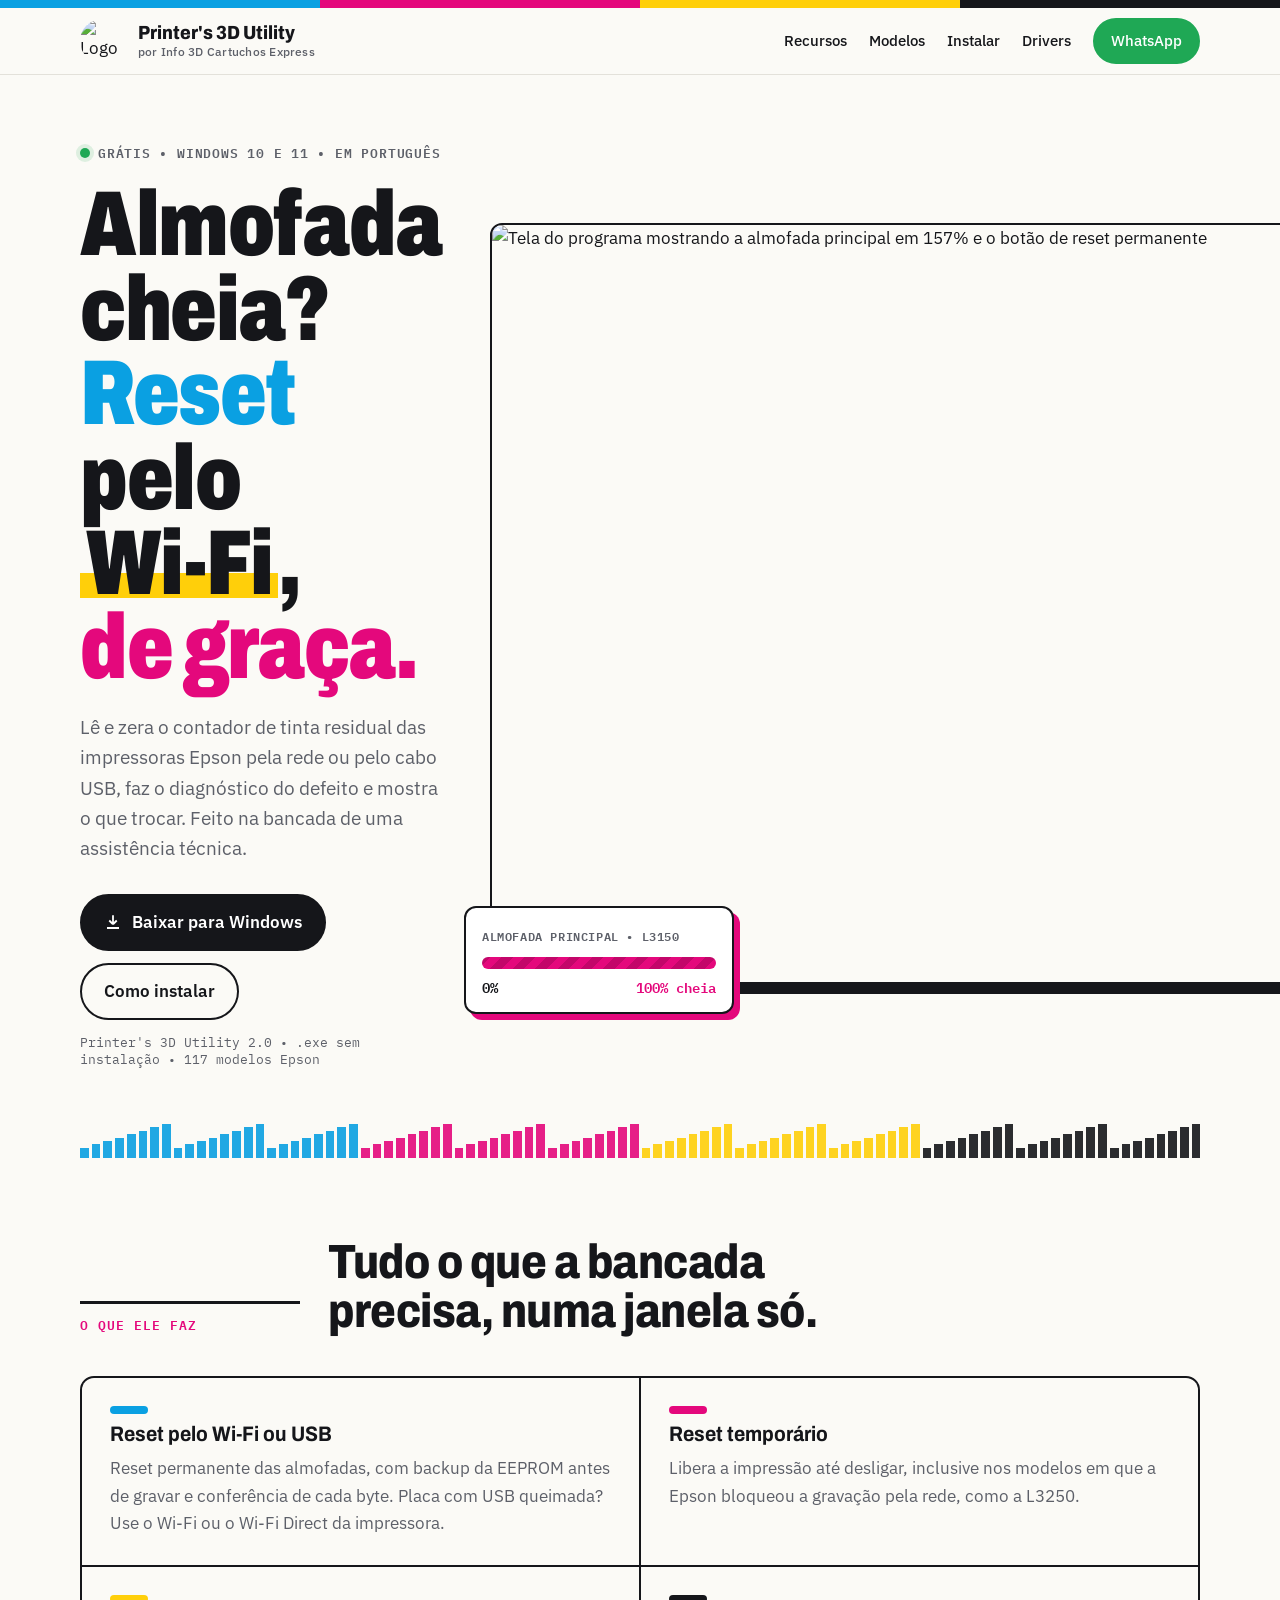
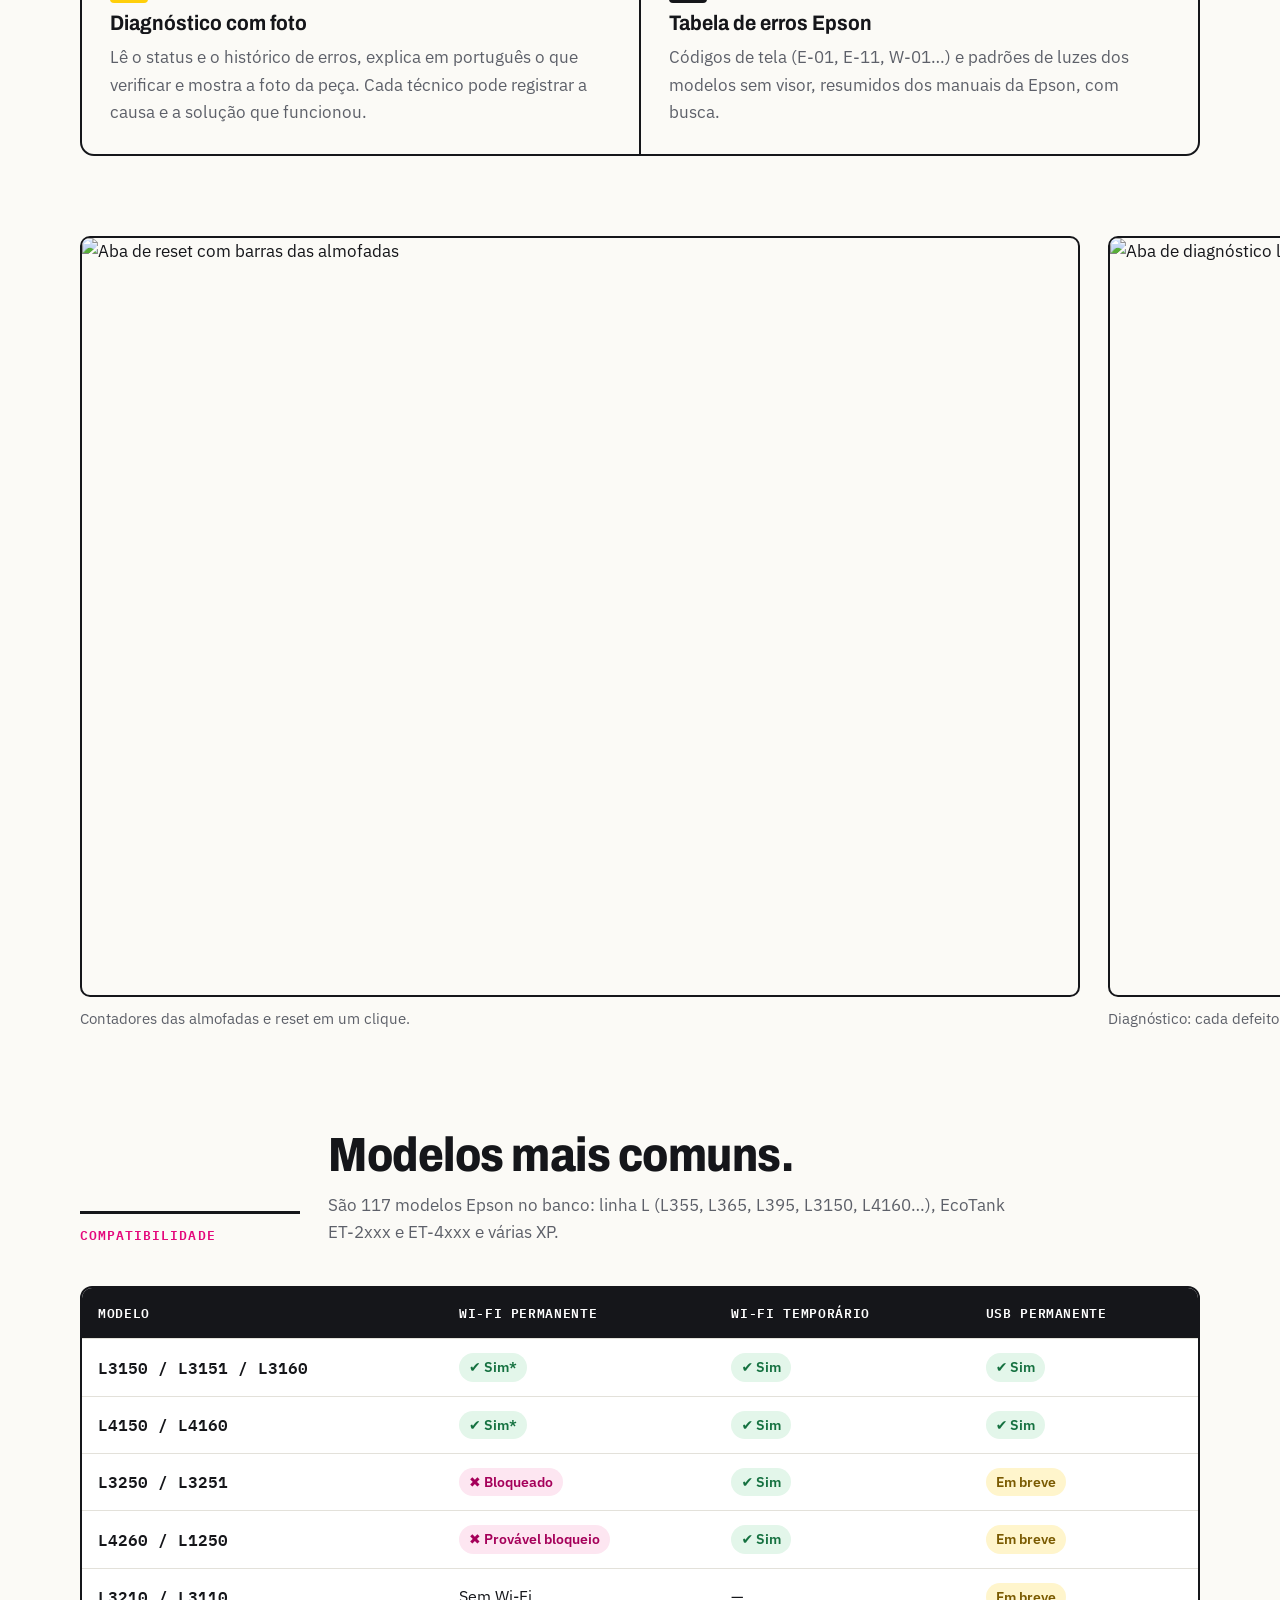
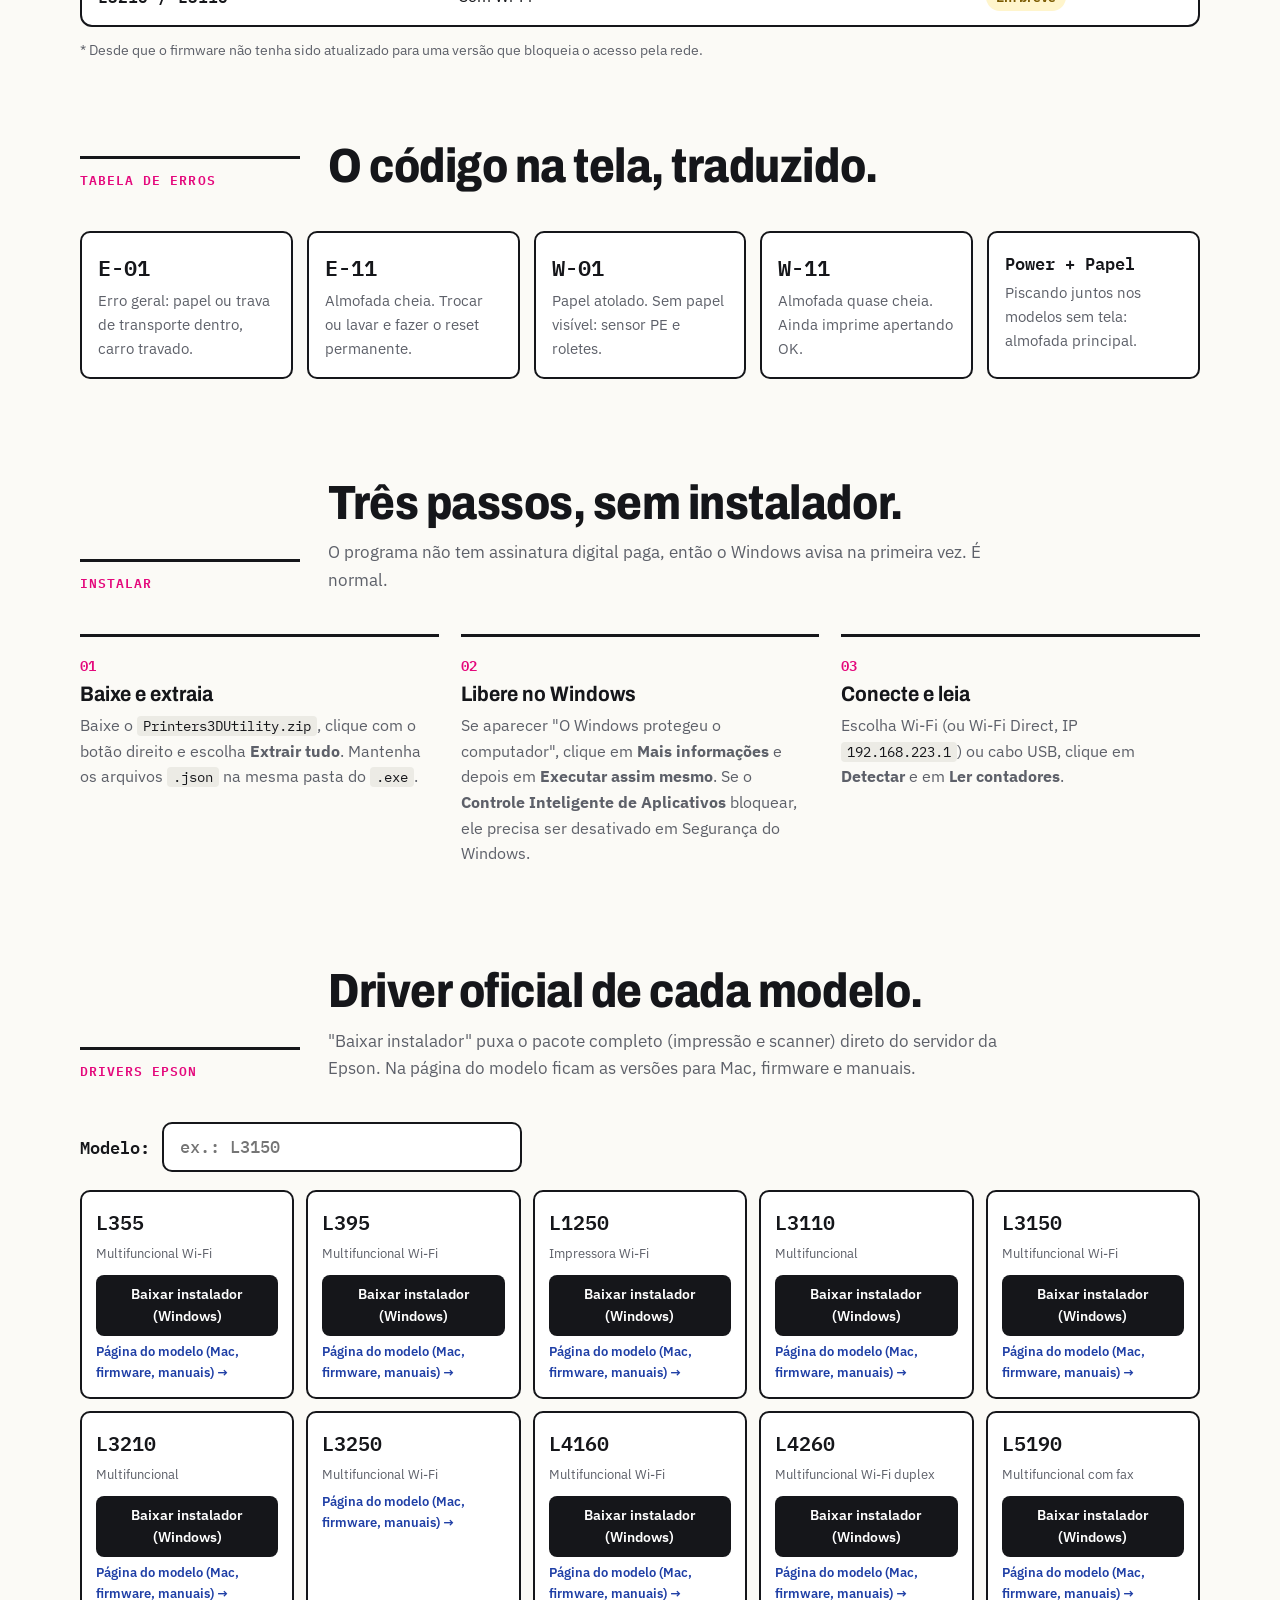
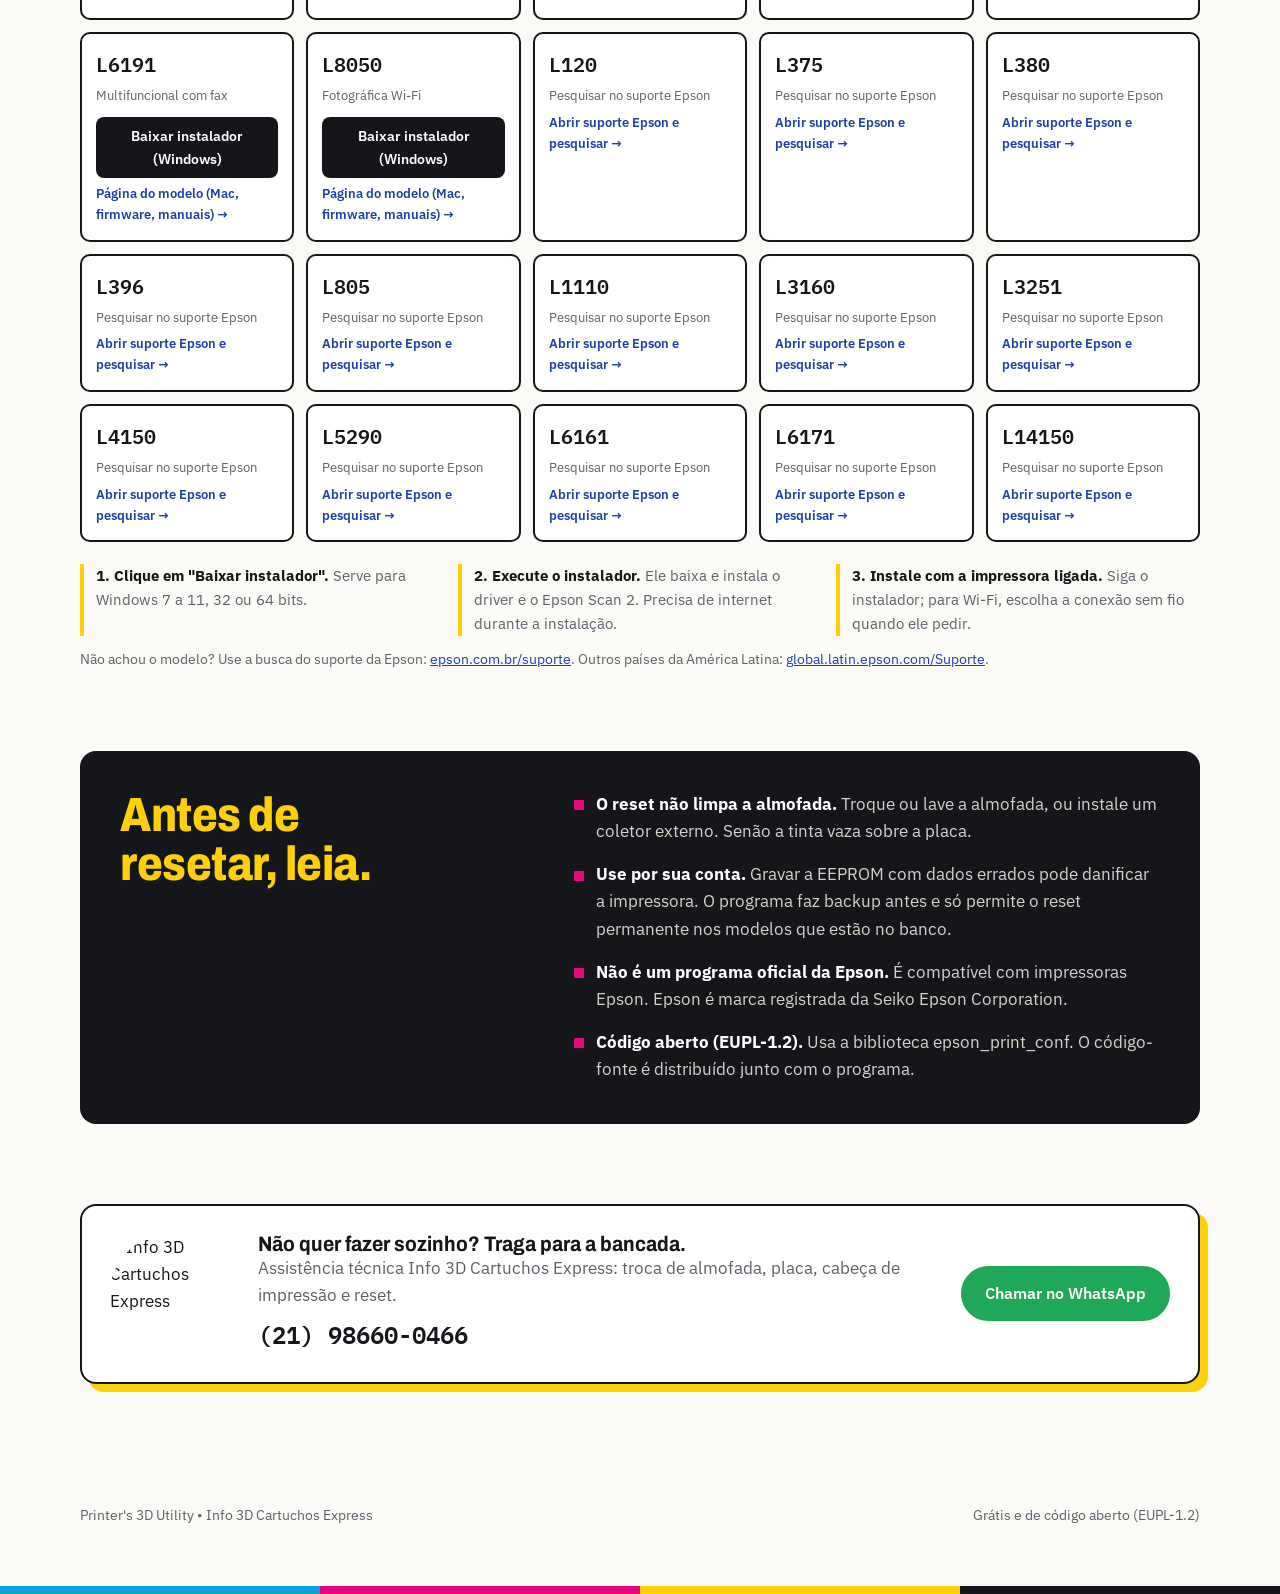
==== index.html @ a6408e19 "Add files via upload" ====
<!DOCTYPE html>
<html lang="pt-BR">
<head>
<meta charset="utf-8">
<meta name="viewport" content="width=device-width, initial-scale=1">
<title>Printer's 3D Utility</title>
<meta name="description" content="Programa grátis para Windows: reset de almofadas Epson pelo Wi-Fi ou USB, diagnóstico de defeitos e tabela de erros em português. Da assistência Info 3D Cartuchos Express.">
<link rel="icon" href="img/logo.jpg">
<link rel="preconnect" href="https://fonts.googleapis.com">
<link rel="preconnect" href="https://fonts.gstatic.com" crossorigin>
<link href="https://fonts.googleapis.com/css2?family=Archivo:wdth,wght@62..125,400..900&family=IBM+Plex+Mono:wght@400;600&family=IBM+Plex+Sans:wght@400;500;600&display=swap" rel="stylesheet">
<style>
  :root {
    /* Papel de impressão + as quatro tintas CMYK do logo. Layout: página de teste de impressora, faixas e marcas de registro. */
    --papel: #fbfaf6;
    --tinta: #15161a;
    --ciano: #0aa0e2;
    --magenta: #e4087c;
    --amarelo: #ffcf0a;
    --azul: #1f3fa6;
    --cinza: #5d6069;
    --linha: #e3e1da;
    --display: "Archivo", "Arial Narrow", system-ui, sans-serif;
    --corpo: "IBM Plex Sans", system-ui, -apple-system, "Segoe UI", sans-serif;
    --mono: "IBM Plex Mono", ui-monospace, Consolas, monospace;
    color-scheme: light;
  }
  * { box-sizing: border-box; }
  html { scroll-behavior: smooth; }
  @media (prefers-reduced-motion: reduce) { html { scroll-behavior: auto; } * { animation: none !important; transition: none !important; } }
  body { margin: 0; background: var(--papel); color: var(--tinta); font: 400 17px/1.6 var(--corpo); }
  img { max-width: 100%; height: auto; display: block; }
  a { color: var(--azul); }
  a:focus-visible, button:focus-visible { outline: 3px solid var(--ciano); outline-offset: 3px; border-radius: 6px; }
  .wrap { width: min(1120px, 100% - 40px); margin-inline: auto; }
  h1, h2, h3 { font-family: var(--display); text-wrap: balance; line-height: 1.02; margin: 0; }
  h2 { font-size: clamp(30px, 4.4vw, 48px); font-weight: 800; font-stretch: 85%; letter-spacing: -0.01em; }
  h3 { font-size: 21px; font-weight: 700; font-stretch: 90%; }
  p { margin: 0; }
  .mono { font-family: var(--mono); }

  /* Faixa CMYK (como a barra de cores de uma página de teste) */
  .cmyk { display: grid; grid-template-columns: repeat(4, 1fr); height: 8px; }
  .cmyk span:nth-child(1) { background: var(--ciano); }
  .cmyk span:nth-child(2) { background: var(--magenta); }
  .cmyk span:nth-child(3) { background: var(--amarelo); }
  .cmyk span:nth-child(4) { background: var(--tinta); }

  /* Topo */
  header.topo { position: sticky; top: 0; z-index: 10; background: color-mix(in srgb, var(--papel) 92%, transparent); backdrop-filter: blur(8px); border-bottom: 1px solid var(--linha); }
  .topo .wrap { display: flex; align-items: center; gap: 14px; padding: 10px 0; }
  .topo img { width: 44px; height: 44px; border-radius: 50%; }
  .marca { font-family: var(--display); font-weight: 800; font-stretch: 90%; font-size: 19px; line-height: 1.1; }
  .marca small { display: block; font: 500 12px var(--corpo); color: var(--cinza); letter-spacing: .02em; }
  .topo nav { margin-left: auto; display: flex; gap: 22px; align-items: center; }
  .topo nav a { color: var(--tinta); text-decoration: none; font-weight: 500; font-size: 15px; }
  .topo nav a:hover { color: var(--magenta); }
  @media (max-width: 760px) { .topo nav a:not(.bt) { display: none; } }

  .bt { display: inline-flex; align-items: center; gap: 10px; padding: 13px 22px; border-radius: 999px; font-weight: 600; text-decoration: none; border: 2px solid var(--tinta); transition: transform .15s, box-shadow .15s; }
  .bt:hover { transform: translateY(-2px); box-shadow: 4px 4px 0 var(--tinta); }
  .bt-escuro { background: var(--tinta); color: #fff !important; }
  .bt-claro { background: transparent; color: var(--tinta) !important; }
  .bt-wpp { background: #1fa855; border-color: #1fa855; color: #fff !important; padding: 9px 16px; font-size: 14px; }
  .bt-wpp:hover { box-shadow: 4px 4px 0 #0f6b33; }

  /* Hero */
  .hero { padding: 64px 0 56px; position: relative; overflow: hidden; }
  .hero .wrap { display: grid; grid-template-columns: 1.05fr 1fr; gap: 48px; align-items: center; }
  @media (max-width: 900px) { .hero .wrap { grid-template-columns: 1fr; } }
  .selo { display: inline-flex; gap: 8px; align-items: center; font: 600 13px var(--mono); text-transform: uppercase; letter-spacing: .06em; color: var(--cinza); margin-bottom: 18px; }
  .selo i { width: 10px; height: 10px; border-radius: 50%; background: #1fa855; box-shadow: 0 0 0 4px #1fa85522; }
  .hero h1 { font-size: clamp(44px, 7.4vw, 92px); font-weight: 900; font-stretch: 75%; letter-spacing: -0.015em; line-height: .92; }
  .hero h1 .c { color: var(--ciano); }
  .hero h1 .m { color: var(--magenta); }
  .hero h1 .u { display: inline-block; background: linear-gradient(transparent 62%, var(--amarelo) 62% 92%, transparent 92%); padding: 0 .06em; }
  .hero .sub { font-size: 19px; color: var(--cinza); max-width: 34em; margin: 22px 0 30px; }
  .hero .acoes { display: flex; flex-wrap: wrap; gap: 12px; align-items: center; }
  .nota-dl { font: 400 13px var(--mono); color: var(--cinza); margin-top: 14px; }

  /* Medidor da almofada: o detalhe que só este assunto tem */
  .tela { position: relative; }
  .tela img { border-radius: 12px; border: 2px solid var(--tinta); box-shadow: 10px 10px 0 var(--tinta); }
  .medidor { position: absolute; left: -26px; bottom: -30px; background: #fff; border: 2px solid var(--tinta); border-radius: 12px; padding: 14px 16px; width: 270px; box-shadow: 6px 6px 0 var(--magenta); }
  .medidor b { font: 600 12px var(--mono); text-transform: uppercase; letter-spacing: .05em; color: var(--cinza); }
  .barra { height: 12px; border-radius: 99px; background: var(--linha); overflow: hidden; margin: 8px 0 6px; }
  .barra span { display: block; height: 100%; width: 100%; background: repeating-linear-gradient(-45deg, var(--magenta) 0 8px, #c3066a 8px 16px); animation: esvazia 4.5s ease-in-out 1s infinite alternate; transform-origin: left; }
  @keyframes esvazia { 0%, 25% { transform: scaleX(1); } 75%, 100% { transform: scaleX(0.02); background: var(--ciano); } }
  .medidor .num { display: flex; justify-content: space-between; font: 600 14px var(--mono); }
  .medidor .num em { font-style: normal; color: var(--magenta); }
  @media (max-width: 900px) { .medidor { left: 12px; bottom: -24px; } .tela { margin-bottom: 30px; } }

  /* Escada de bicos (padrão de teste de bicos) como divisor */
  .bicos { display: flex; gap: 3px; height: 34px; align-items: end; overflow: hidden; opacity: .9; }
  .bicos span { flex: 1; min-width: 3px; }

  section { padding: 80px 0; }
  .cab-sec { display: grid; grid-template-columns: 220px 1fr; gap: 28px; margin-bottom: 40px; align-items: end; }
  .cab-sec .rot { font: 600 13px var(--mono); text-transform: uppercase; letter-spacing: .08em; color: var(--magenta); border-top: 3px solid var(--tinta); padding-top: 10px; }
  .cab-sec p { color: var(--cinza); max-width: 40em; margin-top: 12px; }
  @media (max-width: 760px) { .cab-sec { grid-template-columns: 1fr; gap: 10px; } }

  /* Recursos */
  .recursos { display: grid; grid-template-columns: repeat(2, 1fr); gap: 2px; background: var(--tinta); border: 2px solid var(--tinta); border-radius: 14px; overflow: hidden; }
  @media (max-width: 760px) { .recursos { grid-template-columns: 1fr; } }
  .rec { background: var(--papel); padding: 28px; display: grid; gap: 10px; align-content: start; }
  .rec .tag { width: 38px; height: 8px; border-radius: 4px; }
  .rec p { color: var(--cinza); }

  /* Duas telas */
  .telas { display: grid; grid-template-columns: 1fr 1fr; gap: 28px; }
  @media (max-width: 760px) { .telas { grid-template-columns: 1fr; } }
  .telas figure { margin: 0; }
  .telas img { border: 2px solid var(--tinta); border-radius: 10px; }
  .telas figcaption { font-size: 15px; color: var(--cinza); margin-top: 10px; }

  /* Tabela de modelos */
  .tabela { overflow-x: auto; border: 2px solid var(--tinta); border-radius: 12px; background: #fff; }
  table { width: 100%; border-collapse: collapse; min-width: 640px; font-size: 16px; }
  th, td { padding: 14px 16px; text-align: left; border-bottom: 1px solid var(--linha); }
  th { font: 600 13px var(--mono); text-transform: uppercase; letter-spacing: .05em; background: var(--tinta); color: #fff; }
  td:first-child { font-family: var(--mono); font-weight: 600; }
  tr:last-child td { border-bottom: 0; }
  .ok, .nao, .med { display: inline-flex; align-items: center; gap: 6px; font-size: 14px; font-weight: 600; padding: 3px 10px; border-radius: 99px; }
  .ok { background: #e3f6ea; color: #157140; }
  .nao { background: #fde6f1; color: #a5005a; }
  .med { background: #fff5cc; color: #7a5a00; }
  .rodape-tab { font-size: 14px; color: var(--cinza); margin-top: 12px; }

  /* Códigos de erro */
  .codigos { display: grid; grid-template-columns: repeat(auto-fill, minmax(200px, 1fr)); gap: 14px; }
  .cod { border: 2px solid var(--tinta); border-radius: 10px; padding: 16px; background: #fff; }
  .cod .k { font: 600 22px var(--mono); }
  .cod p { font-size: 15px; color: var(--cinza); margin-top: 4px; }

  /* Passos */
  .passos { counter-reset: p; display: grid; grid-template-columns: repeat(3, 1fr); gap: 22px; }
  @media (max-width: 900px) { .passos { grid-template-columns: 1fr; } }
  .passo { counter-increment: p; border-top: 3px solid var(--tinta); padding-top: 16px; display: grid; gap: 8px; align-content: start; }
  .passo::before { content: counter(p, decimal-leading-zero); font: 600 14px var(--mono); color: var(--magenta); }
  .passo p { color: var(--cinza); font-size: 16px; }
  .passo code { font-family: var(--mono); background: #ecebe5; padding: 1px 6px; border-radius: 4px; font-size: 14px; color: var(--tinta); }

  /* Avisos */
  .avisos { background: var(--tinta); color: #f1f0ea; border-radius: 16px; padding: 40px; display: grid; grid-template-columns: 1fr 1.4fr; gap: 36px; }
  .avisos h2 { color: var(--amarelo); }
  .avisos ul { margin: 0; padding: 0; list-style: none; display: grid; gap: 16px; }
  .avisos li { padding-left: 22px; position: relative; color: #d4d3cc; }
  .avisos li::before { content: ""; position: absolute; left: 0; top: .55em; width: 10px; height: 10px; background: var(--magenta); }
  .avisos li b { color: #fff; }
  @media (max-width: 860px) { .avisos { grid-template-columns: 1fr; padding: 28px; } }

  /* Contato */
  .contato { display: grid; grid-template-columns: auto 1fr auto; gap: 28px; align-items: center; border: 2px solid var(--tinta); border-radius: 16px; padding: 28px; background: #fff; box-shadow: 8px 8px 0 var(--amarelo); }
  .contato img { width: 120px; height: 120px; border-radius: 50%; }
  .contato .tel { font: 600 24px var(--mono); margin-top: 6px; }
  .contato p { color: var(--cinza); }
  @media (max-width: 760px) { .contato { grid-template-columns: 1fr; text-align: left; } }


  /* Drivers */
  .drv-busca { display: flex; gap: 12px; align-items: center; margin-bottom: 18px; flex-wrap: wrap; }
  .drv-busca input { font: 500 17px var(--mono); padding: 12px 16px; border: 2px solid var(--tinta); border-radius: 10px; background: #fff; width: min(360px, 100%); }
  .drv-busca input:focus-visible { outline: 3px solid var(--ciano); outline-offset: 2px; }
  .drivers { display: grid; grid-template-columns: repeat(auto-fill, minmax(180px, 1fr)); gap: 12px; }
  .drv { display: grid; gap: 6px; align-content: start; border: 2px solid var(--tinta); border-radius: 10px; padding: 14px; background: #fff; color: var(--tinta); }
  .drv-bt { display: inline-block; margin-top: 4px; padding: 8px 10px; border-radius: 8px; background: var(--tinta); color: #fff !important; font-size: 14px; font-weight: 600; text-decoration: none; text-align: center; }
  .drv-bt:hover { background: var(--azul); }
  .drv-lk { font-size: 13px; font-weight: 600; text-decoration: none; }
  .drv b { font: 600 20px var(--mono); }
  .drv span { font-size: 13px; color: var(--cinza); }
  .drv-passos { margin-top: 22px; display: grid; grid-template-columns: repeat(auto-fit, minmax(240px, 1fr)); gap: 14px; font-size: 15px; color: var(--cinza); }
  .drv-passos div { border-left: 4px solid var(--amarelo); padding-left: 12px; }
  .drv-passos b { color: var(--tinta); }

  footer { padding: 40px 0 60px; font-size: 14px; color: var(--cinza); }
  footer .wrap { display: flex; flex-wrap: wrap; gap: 10px 30px; justify-content: space-between; }
</style>
</head>
<body>

<div class="cmyk" aria-hidden="true"><span></span><span></span><span></span><span></span></div>
<header class="topo">
  <div class="wrap">
    <img src="img/logo.jpg" alt="Logo Info 3D Cartuchos Express">
    <div class="marca">Printer's 3D Utility<small>por Info 3D Cartuchos Express</small></div>
    <nav>
      <a href="#recursos">Recursos</a>
      <a href="#modelos">Modelos</a>
      <a href="#instalar">Instalar</a>
      <a href="#drivers">Drivers</a>
      <a class="bt bt-wpp" href="https://wa.me/5521986600466">WhatsApp</a>
    </nav>
  </div>
</header>

<main>
<section class="hero">
  <div class="wrap">
    <div>
      <div class="selo"><i></i>Grátis • Windows 10 e 11 • Em português</div>
      <h1>Almofada cheia? <span class="c">Reset</span> pelo <span class="u">Wi-Fi</span>, <span class="m">de graça.</span></h1>
      <p class="sub">Lê e zera o contador de tinta residual das impressoras Epson pela rede ou pelo cabo USB, faz o diagnóstico do defeito e mostra o que trocar. Feito na bancada de uma assistência técnica.</p>
      <div class="acoes">
        <a class="bt bt-escuro" href="download/Printers3DUtility.zip">
          <svg width="18" height="18" viewBox="0 0 24 24" fill="none" stroke="currentColor" stroke-width="2.4" aria-hidden="true"><path d="M12 3v12m0 0-5-5m5 5 5-5M4 20h16"/></svg>
          Baixar para Windows
        </a>
        <a class="bt bt-claro" href="#instalar">Como instalar</a>
      </div>
      <p class="nota-dl">Printer's 3D Utility 2.0 • .exe sem instalação • 117 modelos Epson</p>
    </div>
    <div class="tela">
      <img src="img/tela-reset.png" alt="Tela do programa mostrando a almofada principal em 157% e o botão de reset permanente" width="1000" height="760">
      <div class="medidor" aria-hidden="true">
        <b>Almofada principal • L3150</b>
        <div class="barra"><span></span></div>
        <div class="num"><span>0%</span><em>100% cheia</em></div>
      </div>
    </div>
  </div>
</section>

<div class="wrap"><div class="bicos" id="bicos" aria-hidden="true"></div></div>

<section id="recursos">
  <div class="wrap">
    <div class="cab-sec">
      <div class="rot">O que ele faz</div>
      <div><h2>Tudo o que a bancada precisa, numa janela só.</h2></div>
    </div>
    <div class="recursos">
      <div class="rec"><div class="tag" style="background:var(--ciano)"></div><h3>Reset pelo Wi-Fi ou USB</h3><p>Reset permanente das almofadas, com backup da EEPROM antes de gravar e conferência de cada byte. Placa com USB queimada? Use o Wi-Fi ou o Wi-Fi Direct da impressora.</p></div>
      <div class="rec"><div class="tag" style="background:var(--magenta)"></div><h3>Reset temporário</h3><p>Libera a impressão até desligar, inclusive nos modelos em que a Epson bloqueou a gravação pela rede, como a L3250.</p></div>
      <div class="rec"><div class="tag" style="background:var(--amarelo)"></div><h3>Diagnóstico com foto</h3><p>Lê o status e o histórico de erros, explica em português o que verificar e mostra a foto da peça. Cada técnico pode registrar a causa e a solução que funcionou.</p></div>
      <div class="rec"><div class="tag" style="background:var(--tinta)"></div><h3>Tabela de erros Epson</h3><p>Códigos de tela (E-01, E-11, W-01…) e padrões de luzes dos modelos sem visor, resumidos dos manuais da Epson, com busca.</p></div>
    </div>
  </div>
</section>

<section style="padding-top:0">
  <div class="wrap telas">
    <figure><img src="img/tela-reset.png" alt="Aba de reset com barras das almofadas" loading="lazy" width="1000" height="760"><figcaption>Contadores das almofadas e reset em um clique.</figcaption></figure>
    <figure><img src="img/tela-diagnostico.png" alt="Aba de diagnóstico listando papel atolado e almofada cheia" loading="lazy" width="1000" height="760"><figcaption>Diagnóstico: cada defeito com o que fazer e espaço para foto.</figcaption></figure>
  </div>
</section>

<section id="modelos" style="padding-top:20px">
  <div class="wrap">
    <div class="cab-sec">
      <div class="rot">Compatibilidade</div>
      <div><h2>Modelos mais comuns.</h2><p>São 117 modelos Epson no banco: linha L (L355, L365, L395, L3150, L4160…), EcoTank ET-2xxx e ET-4xxx e várias XP.</p></div>
    </div>
    <div class="tabela">
      <table>
        <thead><tr><th>Modelo</th><th>Wi-Fi permanente</th><th>Wi-Fi temporário</th><th>USB permanente</th></tr></thead>
        <tbody>
          <tr><td>L3150 / L3151 / L3160</td><td><span class="ok">✔ Sim*</span></td><td><span class="ok">✔ Sim</span></td><td><span class="ok">✔ Sim</span></td></tr>
          <tr><td>L4150 / L4160</td><td><span class="ok">✔ Sim*</span></td><td><span class="ok">✔ Sim</span></td><td><span class="ok">✔ Sim</span></td></tr>
          <tr><td>L3250 / L3251</td><td><span class="nao">✖ Bloqueado</span></td><td><span class="ok">✔ Sim</span></td><td><span class="med">Em breve</span></td></tr>
          <tr><td>L4260 / L1250</td><td><span class="nao">✖ Provável bloqueio</span></td><td><span class="ok">✔ Sim</span></td><td><span class="med">Em breve</span></td></tr>
          <tr><td>L3210 / L3110</td><td>Sem Wi-Fi</td><td>—</td><td><span class="med">Em breve</span></td></tr>
        </tbody>
      </table>
    </div>
    <p class="rodape-tab">* Desde que o firmware não tenha sido atualizado para uma versão que bloqueia o acesso pela rede.</p>
  </div>
</section>

<section style="padding-top:0">
  <div class="wrap">
    <div class="cab-sec">
      <div class="rot">Tabela de erros</div>
      <div><h2>O código na tela, traduzido.</h2></div>
    </div>
    <div class="codigos">
      <div class="cod"><div class="k">E-01</div><p>Erro geral: papel ou trava de transporte dentro, carro travado.</p></div>
      <div class="cod"><div class="k">E-11</div><p>Almofada cheia. Trocar ou lavar e fazer o reset permanente.</p></div>
      <div class="cod"><div class="k">W-01</div><p>Papel atolado. Sem papel visível: sensor PE e roletes.</p></div>
      <div class="cod"><div class="k">W-11</div><p>Almofada quase cheia. Ainda imprime apertando OK.</p></div>
      <div class="cod"><div class="k" style="font-size:17px">Power + Papel</div><p>Piscando juntos nos modelos sem tela: almofada principal.</p></div>
    </div>
  </div>
</section>

<section id="instalar" style="padding-top:20px">
  <div class="wrap">
    <div class="cab-sec">
      <div class="rot">Instalar</div>
      <div><h2>Três passos, sem instalador.</h2><p>O programa não tem assinatura digital paga, então o Windows avisa na primeira vez. É normal.</p></div>
    </div>
    <div class="passos">
      <div class="passo"><h3>Baixe e extraia</h3><p>Baixe o <code>Printers3DUtility.zip</code>, clique com o botão direito e escolha <b>Extrair tudo</b>. Mantenha os arquivos <code>.json</code> na mesma pasta do <code>.exe</code>.</p></div>
      <div class="passo"><h3>Libere no Windows</h3><p>Se aparecer "O Windows protegeu o computador", clique em <b>Mais informações</b> e depois em <b>Executar assim mesmo</b>. Se o <b>Controle Inteligente de Aplicativos</b> bloquear, ele precisa ser desativado em Segurança do Windows.</p></div>
      <div class="passo"><h3>Conecte e leia</h3><p>Escolha Wi-Fi (ou Wi-Fi Direct, IP <code>192.168.223.1</code>) ou cabo USB, clique em <b>Detectar</b> e em <b>Ler contadores</b>.</p></div>
    </div>
  </div>
</section>


<section id="drivers" style="padding-top:20px">
  <div class="wrap">
    <div class="cab-sec">
      <div class="rot">Drivers Epson</div>
      <div><h2>Driver oficial de cada modelo.</h2><p>"Baixar instalador" puxa o pacote completo (impressão e scanner) direto do servidor da Epson. Na página do modelo ficam as versões para Mac, firmware e manuais.</p></div>
    </div>
    <div class="drv-busca">
      <label for="busca-drv" class="mono" style="font-weight:600">Modelo:</label>
      <input id="busca-drv" type="search" placeholder="ex.: L3150" autocomplete="off">
    </div>
    <div class="drivers" id="lista-drv"></div>
    <div class="drv-passos">
      <div><b>1. Clique em "Baixar instalador".</b> Serve para Windows 7 a 11, 32 ou 64 bits.</div>
      <div><b>2. Execute o instalador.</b> Ele baixa e instala o driver e o Epson Scan 2. Precisa de internet durante a instalação.</div>
      <div><b>3. Instale com a impressora ligada.</b> Siga o instalador; para Wi-Fi, escolha a conexão sem fio quando ele pedir.</div>
    </div>
    <p class="rodape-tab">Não achou o modelo? Use a busca do suporte da Epson: <a href="https://epson.com.br/suporte">epson.com.br/suporte</a>. Outros países da América Latina: <a href="https://global.latin.epson.com/Suporte">global.latin.epson.com/Suporte</a>.</p>
  </div>
</section>

<section style="padding-top:0">
  <div class="wrap avisos">
    <div><h2>Antes de resetar, leia.</h2></div>
    <ul>
      <li><b>O reset não limpa a almofada.</b> Troque ou lave a almofada, ou instale um coletor externo. Senão a tinta vaza sobre a placa.</li>
      <li><b>Use por sua conta.</b> Gravar a EEPROM com dados errados pode danificar a impressora. O programa faz backup antes e só permite o reset permanente nos modelos que estão no banco.</li>
      <li><b>Não é um programa oficial da Epson.</b> É compatível com impressoras Epson. Epson é marca registrada da Seiko Epson Corporation.</li>
      <li><b>Código aberto (EUPL-1.2).</b> Usa a biblioteca epson_print_conf. O código-fonte é distribuído junto com o programa.</li>
    </ul>
  </div>
</section>

<section style="padding-top:0">
  <div class="wrap contato">
    <img src="img/logo.jpg" alt="Info 3D Cartuchos Express">
    <div>
      <h3>Não quer fazer sozinho? Traga para a bancada.</h3>
      <p>Assistência técnica Info 3D Cartuchos Express: troca de almofada, placa, cabeça de impressão e reset.</p>
      <div class="tel">(21) 98660-0466</div>
    </div>
    <a class="bt bt-wpp" style="padding:13px 22px;font-size:16px" href="https://wa.me/5521986600466">Chamar no WhatsApp</a>
  </div>
</section>
</main>

<footer>
  <div class="wrap">
    <span>Printer's 3D Utility • Info 3D Cartuchos Express</span>
    <span>Grátis e de código aberto (EUPL-1.2)</span>
  </div>
</footer>
<div class="cmyk" aria-hidden="true"><span></span><span></span><span></span><span></span></div>

<script>
  // Escada do teste de bicos: blocos C, M, Y, K em degraus, como no padrão impresso pela Epson.
  (function () {
    var el = document.getElementById("bicos");
    if (!el) return;
    var cores = ["var(--ciano)", "var(--magenta)", "var(--amarelo)", "var(--tinta)"];
    var html = "";
    for (var i = 0; i < 96; i++) {
      var h = 30 + 70 * ((i % 8) / 7);
      html += '<span style="background:' + cores[Math.floor(i / 24)] + ';height:' + h + '%"></span>';
    }
    el.innerHTML = html;
  })();

  // Drivers: cartões dos modelos mais comuns, com link para o suporte oficial da Epson Brasil.
  (function () {
    var modelos = [
      ["L355", "Multifuncional Wi-Fi", "https://epson.com.br/Suporte/Impressoras/Impressoras-multifuncionais/Epson-L/Epson-L355/s/SPT_C11CC86201", "https://ftp.epson.com/latin/drivers/Multi/l355__/L355_Lite_Installer_Win_3.0ASP_GM.exe"],
      ["L395", "Multifuncional Wi-Fi", "https://epson.com.br/Suporte/Impressoras/Impressoras-multifuncionais/Epson-L/Epson-L395/s/SPT_C11CF46301", "https://ftp.epson.com/latin/drivers/inkjet/L395_Lite_LA.exe"],
      ["L1250", "Impressora Wi-Fi", "https://epson.com.br/Suporte/Impressoras/Impressoras-de-fun%C3%A7%C3%A3o-%C3%BAnica/Epson-L/Epson-L1250/s/SPT_C11CJ71301", "https://ftp.epson.com/latin/drivers/inkjet/L1250_Lite_LA.exe"],
      ["L3110", "Multifuncional", "https://epson.com.br/Suporte/Impressoras/Impressoras-multifuncionais/Epson-L/Epson-L3110/s/SPT_C11CG87301", "https://ftp.epson.com/latin/drivers/inkjet/L3110_Lite_LA.exe"],
      ["L3150", "Multifuncional Wi-Fi", "https://epson.com.br/Suporte/Impressoras/Impressoras-multifuncionais/Epson-L/Epson-L3150/s/SPT_C11CG86301", "https://ftp.epson.com/latin/drivers/inkjet/L3150_Lite_LA.exe"],
      ["L3210", "Multifuncional", "https://epson.com.br/Suporte/Impressoras/Impressoras-multifuncionais/Epson-L/Epson-L3210/s/SPT_C11CJ68301", "https://ftp.epson.com/latin/drivers/inkjet/L3210_Lite_LA.exe"],
      ["L3250", "Multifuncional Wi-Fi", "https://epson.com.br/Suporte/Impressoras/Impressoras-multifuncionais/Epson-L/Epson-L3250/s/SPT_C11CJ67301", ""],
      ["L4160", "Multifuncional Wi-Fi", "https://epson.com.br/Suporte/Impressoras/Impressoras-multifuncionais/Epson-L/Epson-L4160/s/SPT_C11CG23301", "https://ftp.epson.com/latin/drivers/inkjet/L4160_Lite_LA.exe"],
      ["L4260", "Multifuncional Wi-Fi duplex", "https://epson.com.br/Suporte/Impressoras/Impressoras-multifuncionais/Epson-L/Epson-L4260/s/SPT_C11CJ63301", "https://ftp.epson.com/latin/drivers/inkjet/L4260_Lite_LA.exe"],
      ["L5190", "Multifuncional com fax", "https://epson.com.br/Suporte/Impressoras/Impressoras-multifuncionais/Epson-L/Epson-L5190/s/SPT_C11CG85301", "https://ftp.epson.com/latin/drivers/inkjet/L5190_Lite_LA.exe"],
      ["L6191", "Multifuncional com fax", "https://epson.com.br/Suporte/Impressoras/Impressoras-multifuncionais/Epson-L/Epson-L6191/s/SPT_C11CG19302", "https://ftp.epson.com/latin/drivers/inkjet/L6191_Lite_LA.exe"],
      ["L8050", "Fotográfica Wi-Fi", "https://epson.com.br/Suporte/Impressoras/Impressoras-de-fun%C3%A7%C3%A3o-%C3%BAnica/Epson-L/Epson-L8050/s/SPT_C11CK37301", "https://ftp.epson.com/latin/drivers/inkjet/L8050_Lite_SPLA.exe"],
      ["L120", "", "", " "],
      ["L375", "", "", " "],
      ["L380", "", "", " "],
      ["L396", "", "", " "],
      ["L805", "", "", " "],
      ["L1110", "", "", " "],
      ["L3160", "", "", " "],
      ["L3251", "", "", " "],
      ["L4150", "", "", " "],
      ["L5290", "", "", " "],
      ["L6161", "", "", " "],
      ["L6171", "", "", " "],
      ["L14150", "", "", " "]
    ];
    var lista = document.getElementById("lista-drv");
    var busca = document.getElementById("busca-drv");
    if (!lista) return;
    function desenha() {
      var t = (busca.value || "").toUpperCase().replace(/\s/g, "");
      var html = "";
      modelos.forEach(function (m) {
        if (t && m[0].indexOf(t) < 0) return;
        var oficial = m[2] !== "";
        html += '<div class="drv"><b>' + m[0] + '</b><span>' + (m[1] || "Pesquisar no suporte Epson") + '</span>';
        if (m[3] && m[3] !== " ") {
          html += '<a class="drv-bt" href="' + m[3] + '">Baixar instalador (Windows)</a>';
        }
        html += '<a class="drv-lk" href="' + (oficial ? m[2] : "https://epson.com.br/suporte") + '">' +
                (oficial ? "Página do modelo (Mac, firmware, manuais) →" : "Abrir suporte Epson e pesquisar →") + '</a></div>';
      });
      lista.innerHTML = html || '<p style="color:var(--cinza)">Modelo fora da lista: pesquise direto em epson.com.br/suporte.</p>';
    }
    busca.addEventListener("input", desenha);
    desenha();
  })();
</script>
</body>
</html>
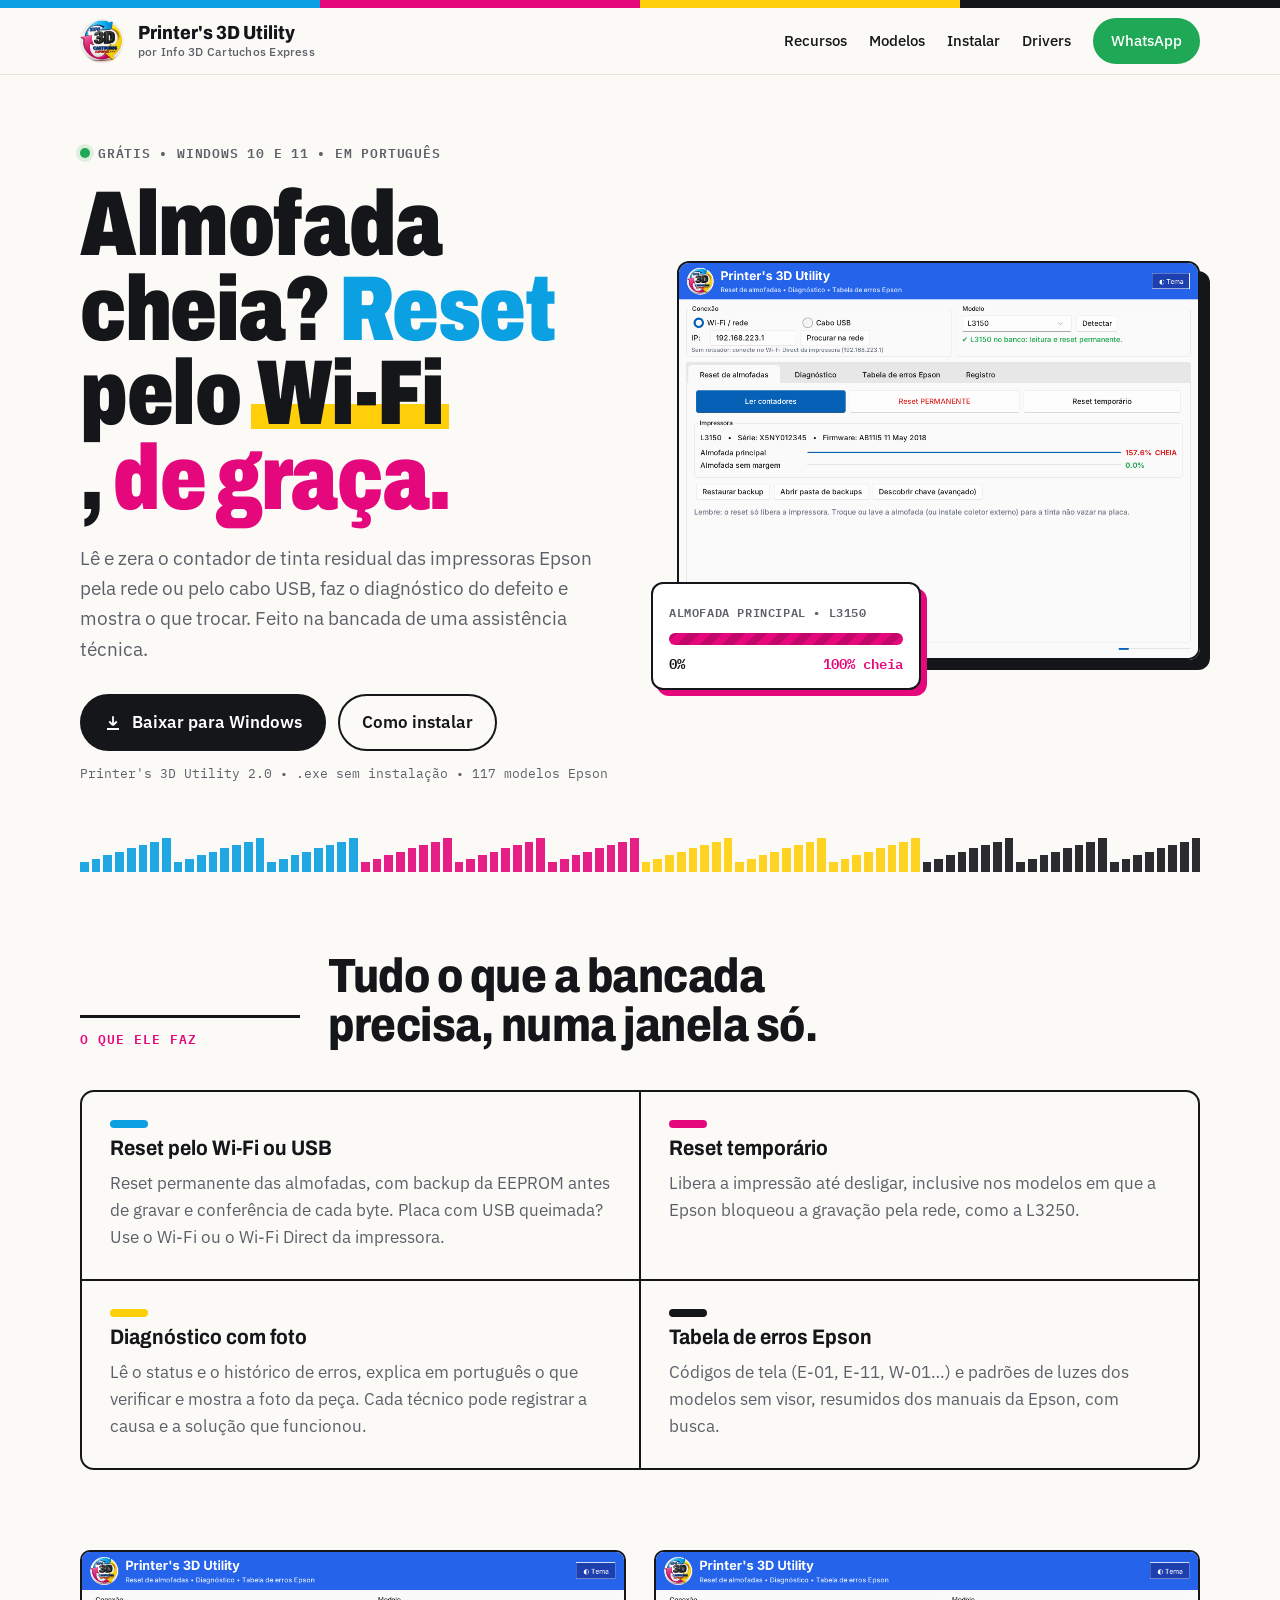
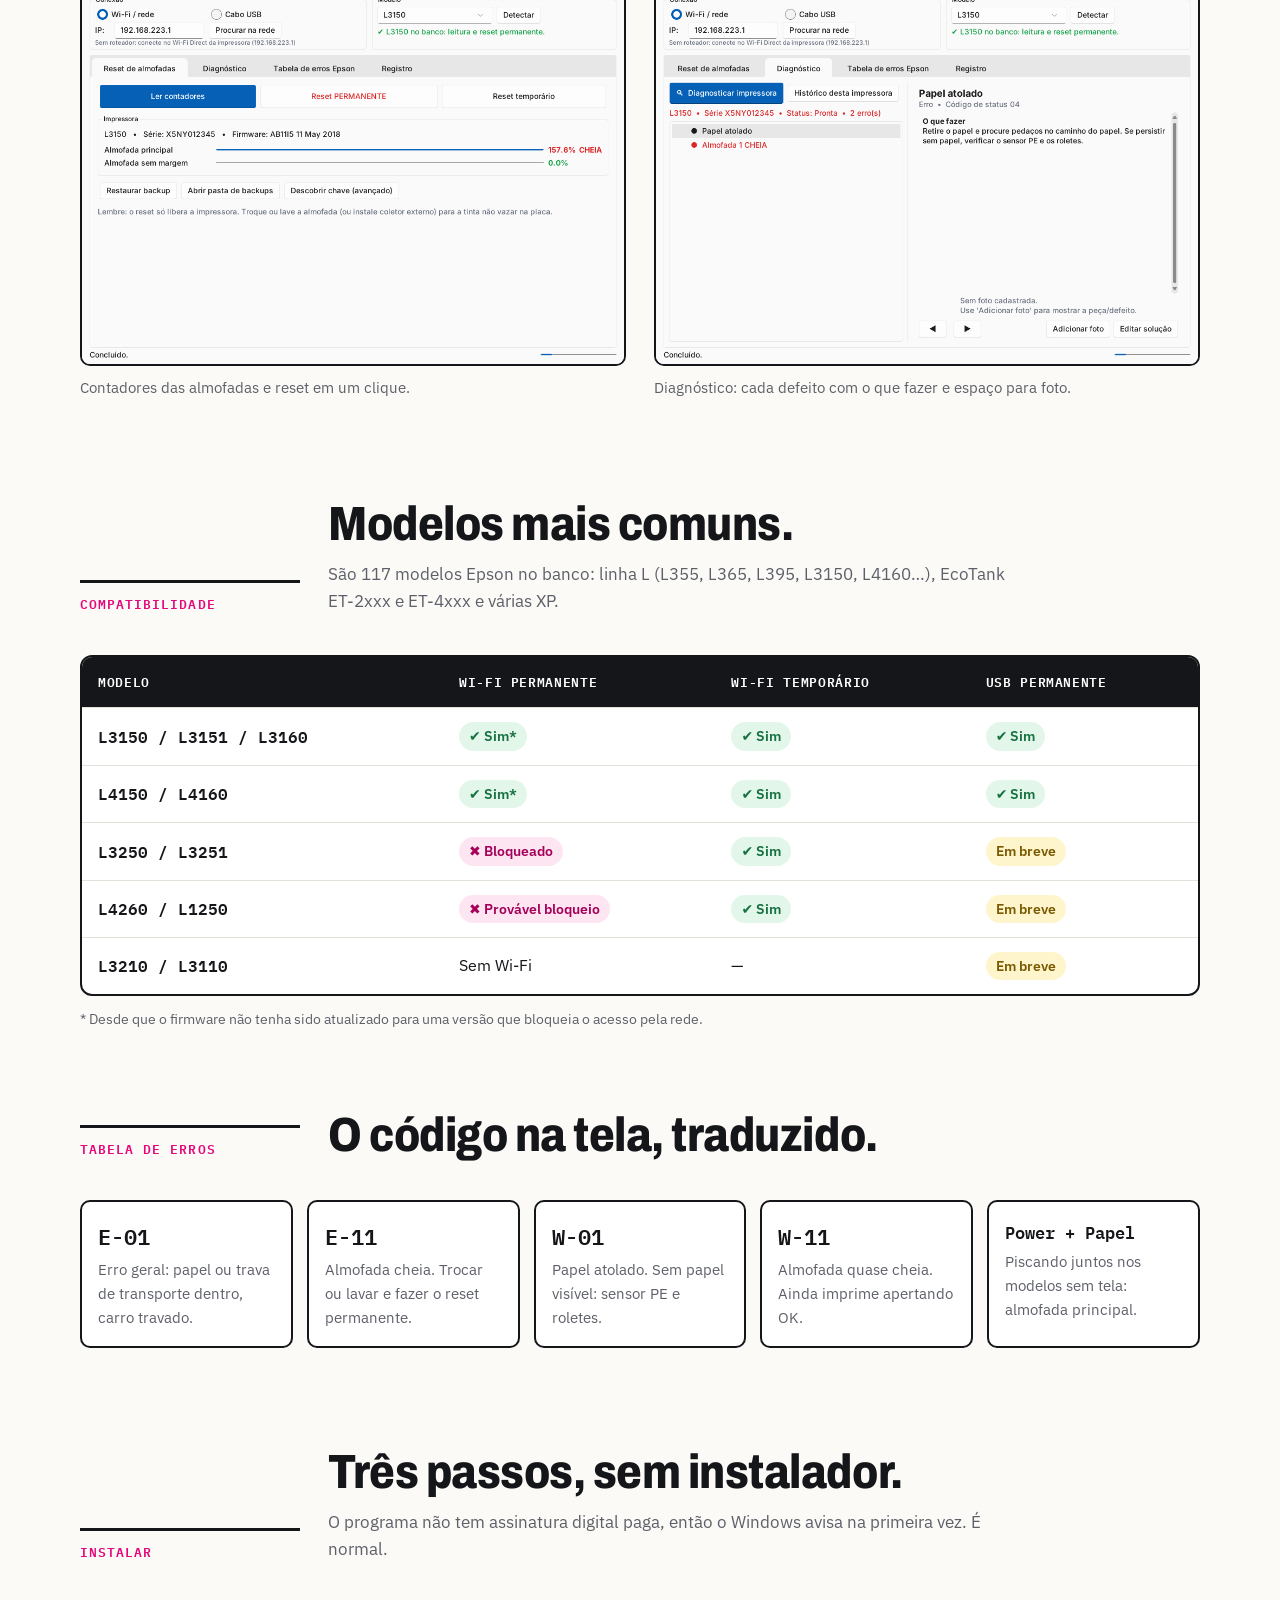
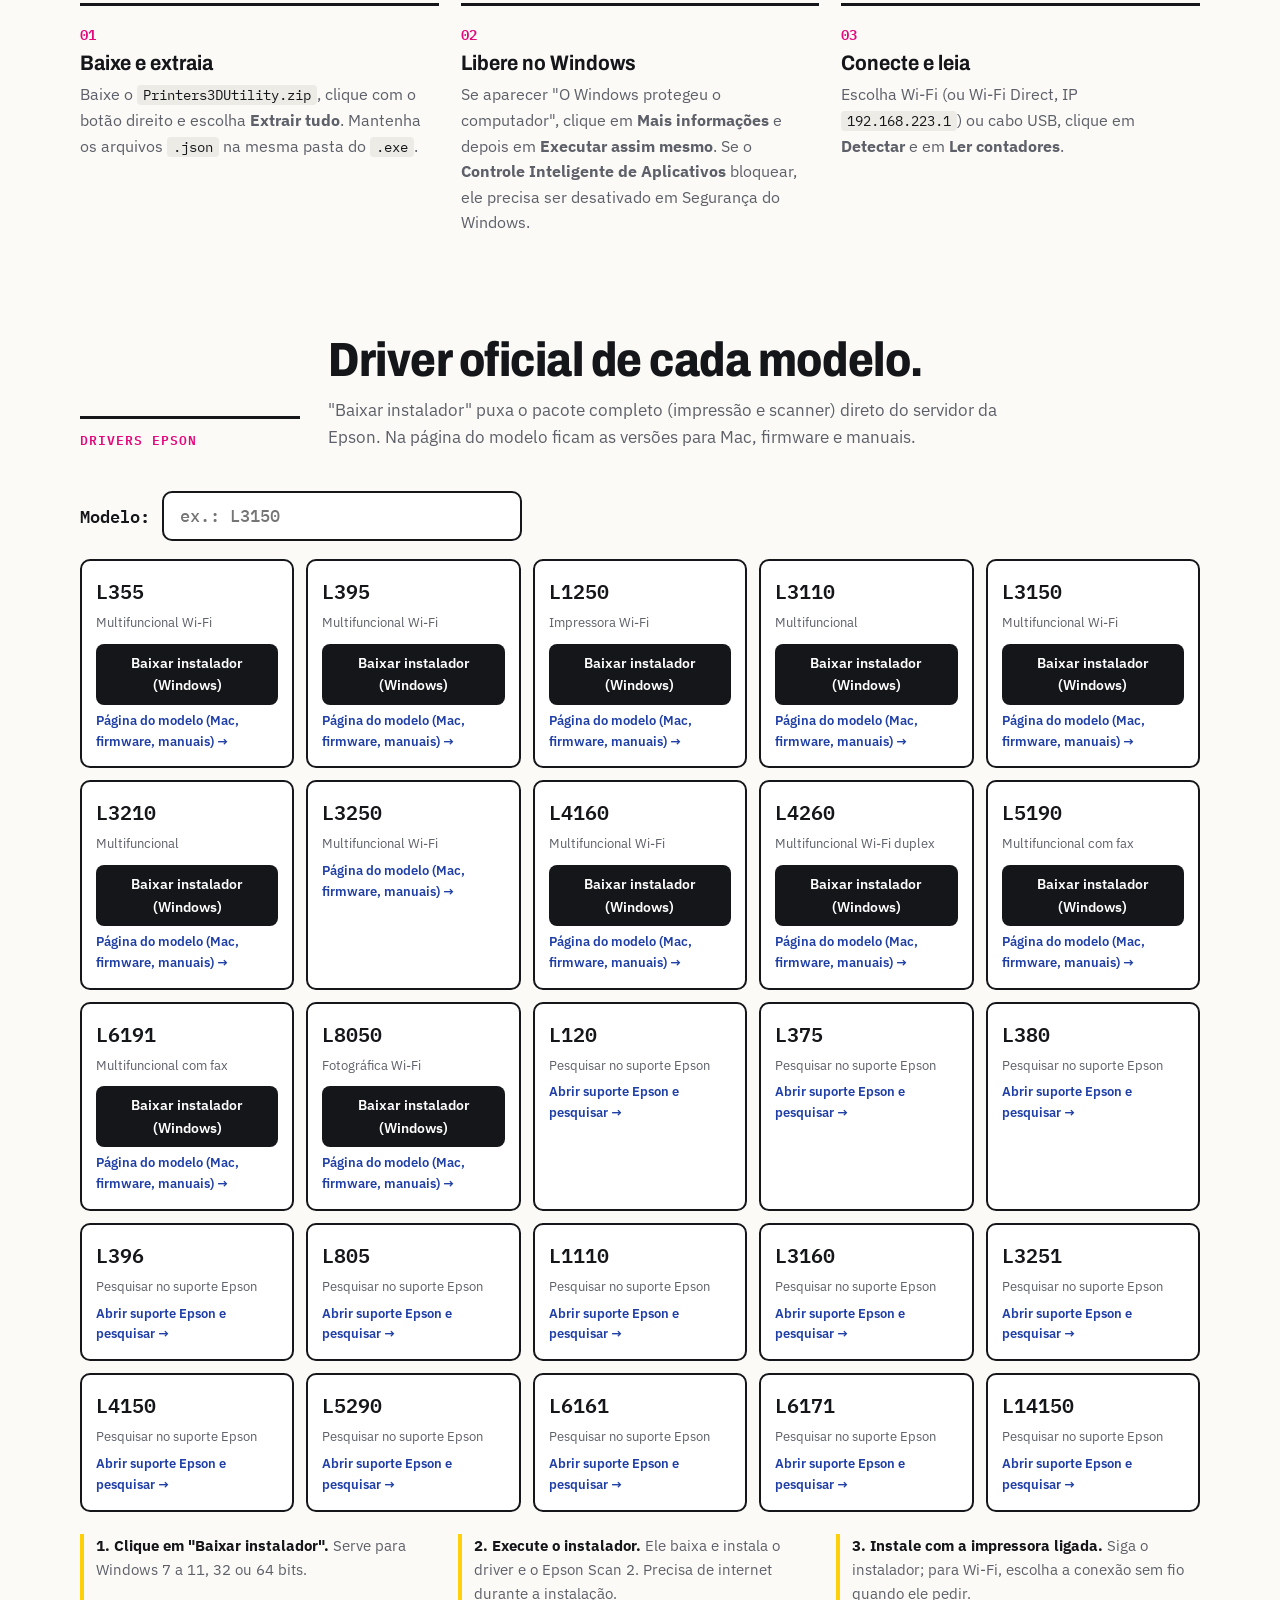
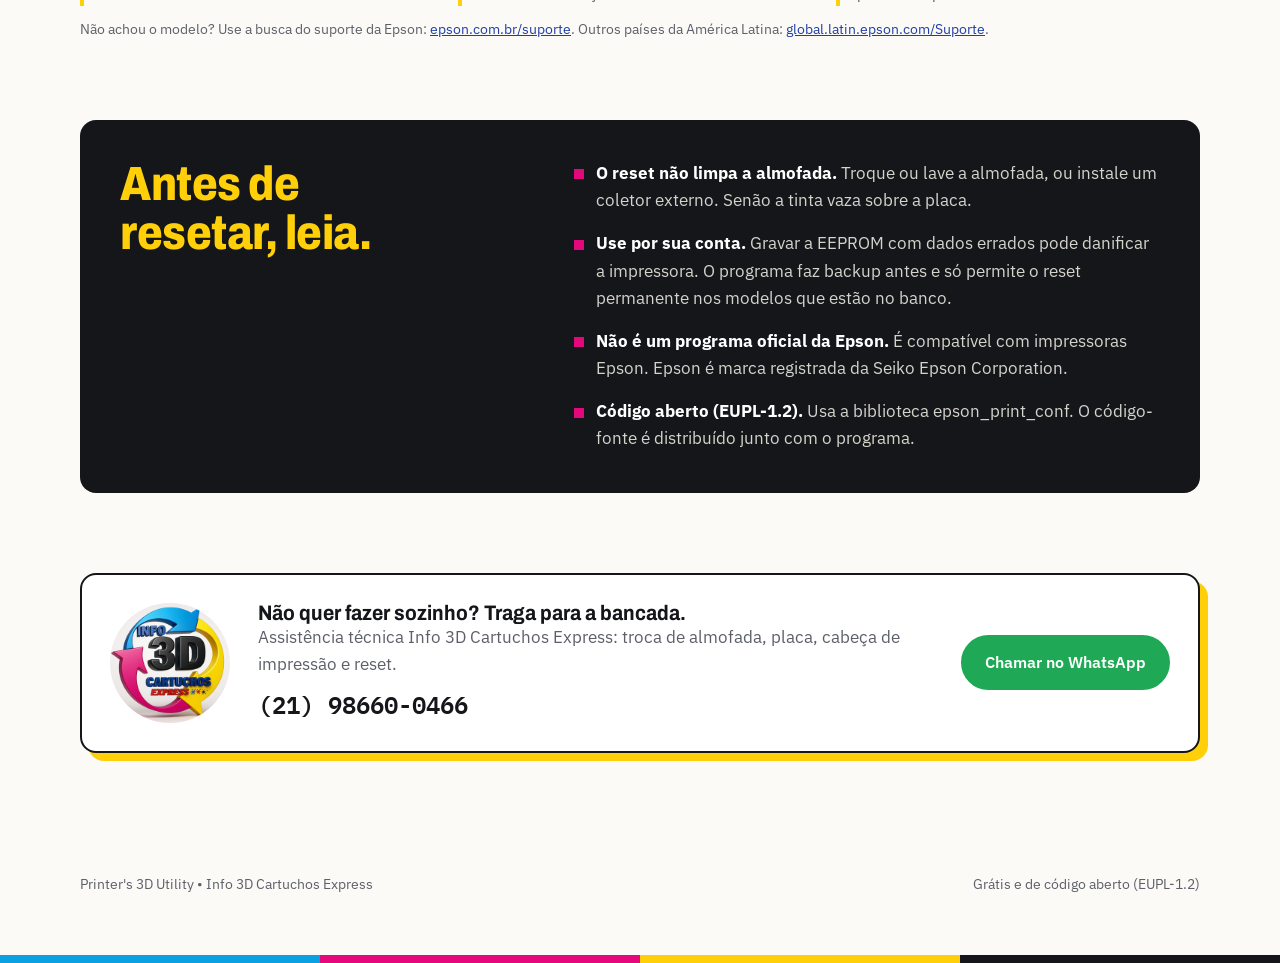
==== commit 26c27edc: "Add files via upload" ====
--- a/index.html
+++ b/index.html
@@ -5,7 +5,7 @@
 <meta name="viewport" content="width=device-width, initial-scale=1">
 <title>Printer's 3D Utility</title>
 <meta name="description" content="Programa grátis para Windows: reset de almofadas Epson pelo Wi-Fi ou USB, diagnóstico de defeitos e tabela de erros em português. Da assistência Info 3D Cartuchos Express.">
-<link rel="icon" href="img/logo.jpg">
+<link rel="icon" href="logo.jpg">
 <link rel="preconnect" href="https://fonts.googleapis.com">
 <link rel="preconnect" href="https://fonts.gstatic.com" crossorigin>
 <link href="https://fonts.googleapis.com/css2?family=Archivo:wdth,wght@62..125,400..900&family=IBM+Plex+Mono:wght@400;600&family=IBM+Plex+Sans:wght@400;500;600&display=swap" rel="stylesheet">
@@ -182,7 +182,7 @@
 <div class="cmyk" aria-hidden="true"><span></span><span></span><span></span><span></span></div>
 <header class="topo">
   <div class="wrap">
-    <img src="img/logo.jpg" alt="Logo Info 3D Cartuchos Express">
+    <img src="logo.jpg" alt="Logo Info 3D Cartuchos Express">
     <div class="marca">Printer's 3D Utility<small>por Info 3D Cartuchos Express</small></div>
     <nav>
       <a href="#recursos">Recursos</a>
@@ -211,7 +211,7 @@
       <p class="nota-dl">Printer's 3D Utility 2.0 • .exe sem instalação • 117 modelos Epson</p>
     </div>
     <div class="tela">
-      <img src="img/tela-reset.png" alt="Tela do programa mostrando a almofada principal em 157% e o botão de reset permanente" width="1000" height="760">
+      <img src="tela-reset.png" alt="Tela do programa mostrando a almofada principal em 157% e o botão de reset permanente" width="1000" height="760">
       <div class="medidor" aria-hidden="true">
         <b>Almofada principal • L3150</b>
         <div class="barra"><span></span></div>
@@ -240,8 +240,8 @@
 
 <section style="padding-top:0">
   <div class="wrap telas">
-    <figure><img src="img/tela-reset.png" alt="Aba de reset com barras das almofadas" loading="lazy" width="1000" height="760"><figcaption>Contadores das almofadas e reset em um clique.</figcaption></figure>
-    <figure><img src="img/tela-diagnostico.png" alt="Aba de diagnóstico listando papel atolado e almofada cheia" loading="lazy" width="1000" height="760"><figcaption>Diagnóstico: cada defeito com o que fazer e espaço para foto.</figcaption></figure>
+    <figure><img src="tela-reset.png" alt="Aba de reset com barras das almofadas" loading="lazy" width="1000" height="760"><figcaption>Contadores das almofadas e reset em um clique.</figcaption></figure>
+    <figure><img src="tela-diagnostico.png" alt="Aba de diagnóstico listando papel atolado e almofada cheia" loading="lazy" width="1000" height="760"><figcaption>Diagnóstico: cada defeito com o que fazer e espaço para foto.</figcaption></figure>
   </div>
 </section>
 
@@ -332,7 +332,7 @@
 
 <section style="padding-top:0">
   <div class="wrap contato">
-    <img src="img/logo.jpg" alt="Info 3D Cartuchos Express">
+    <img src="logo.jpg" alt="Info 3D Cartuchos Express">
     <div>
       <h3>Não quer fazer sozinho? Traga para a bancada.</h3>
       <p>Assistência técnica Info 3D Cartuchos Express: troca de almofada, placa, cabeça de impressão e reset.</p>
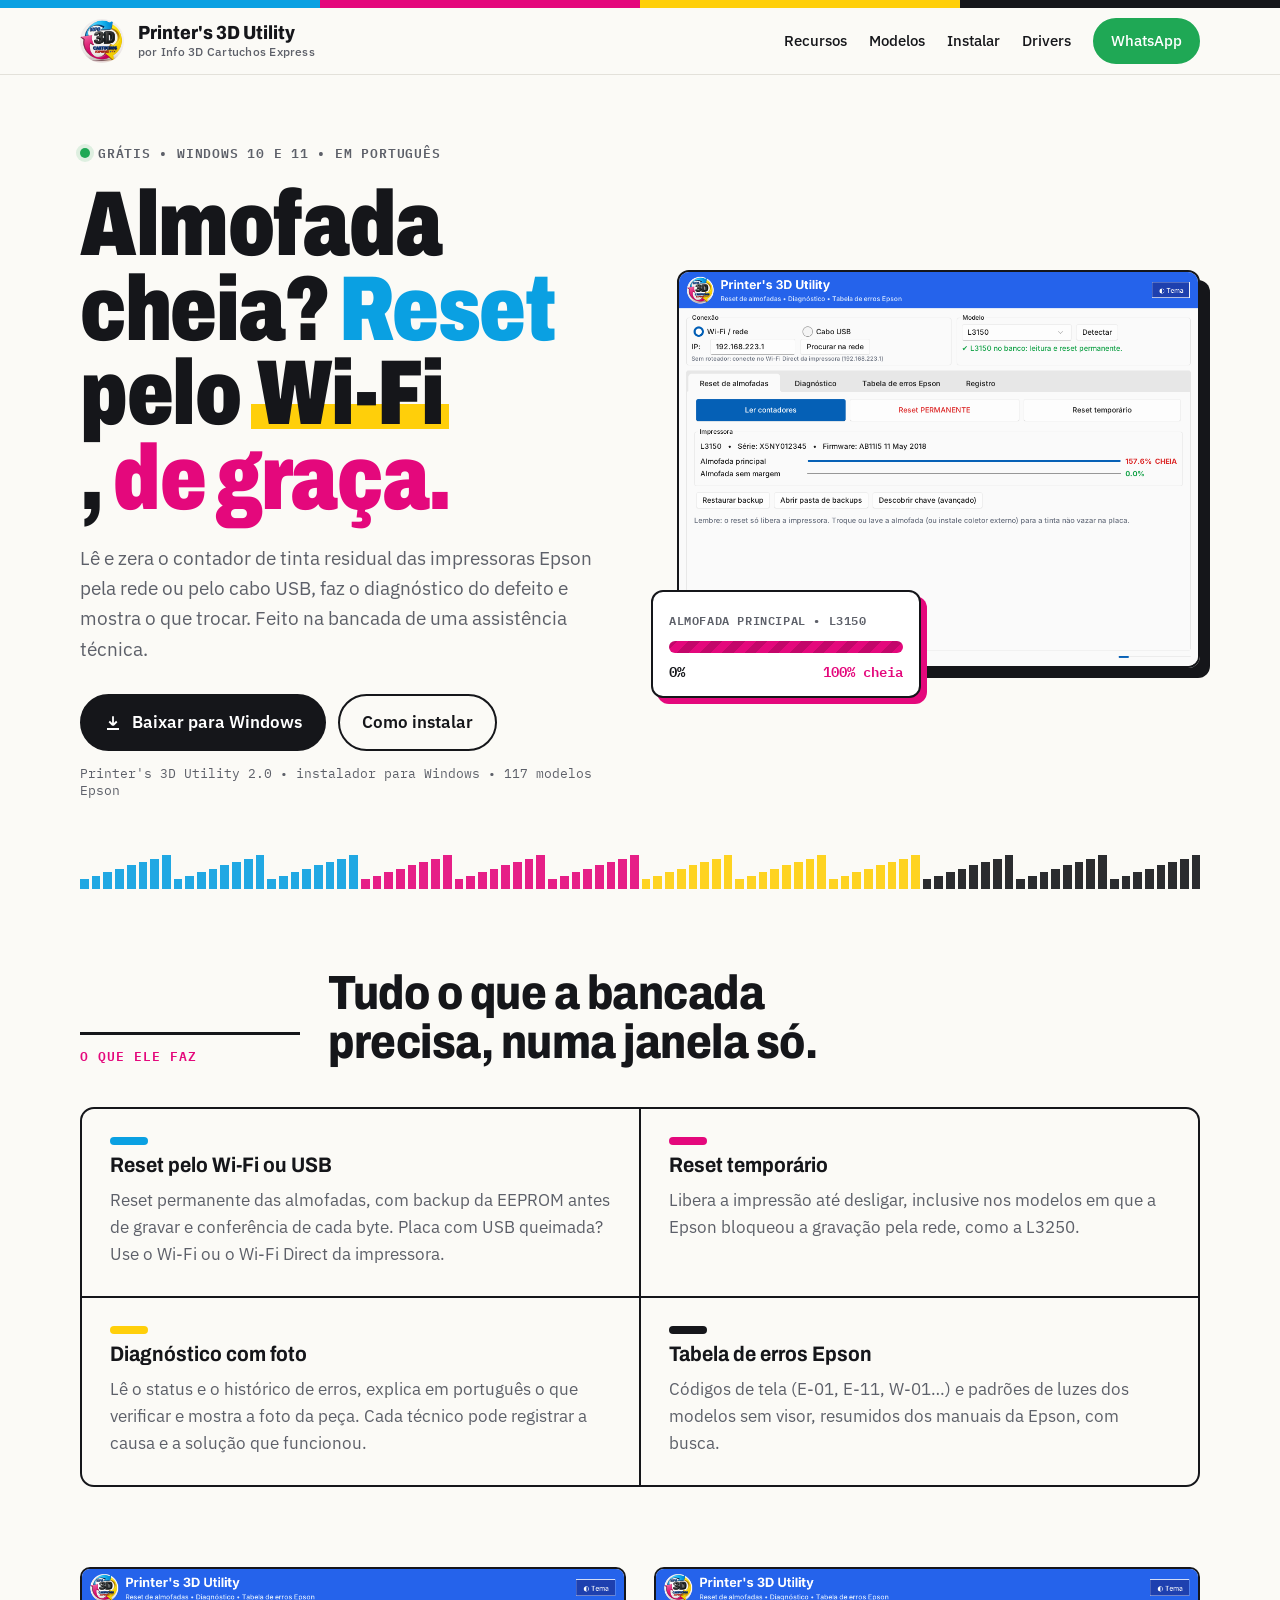
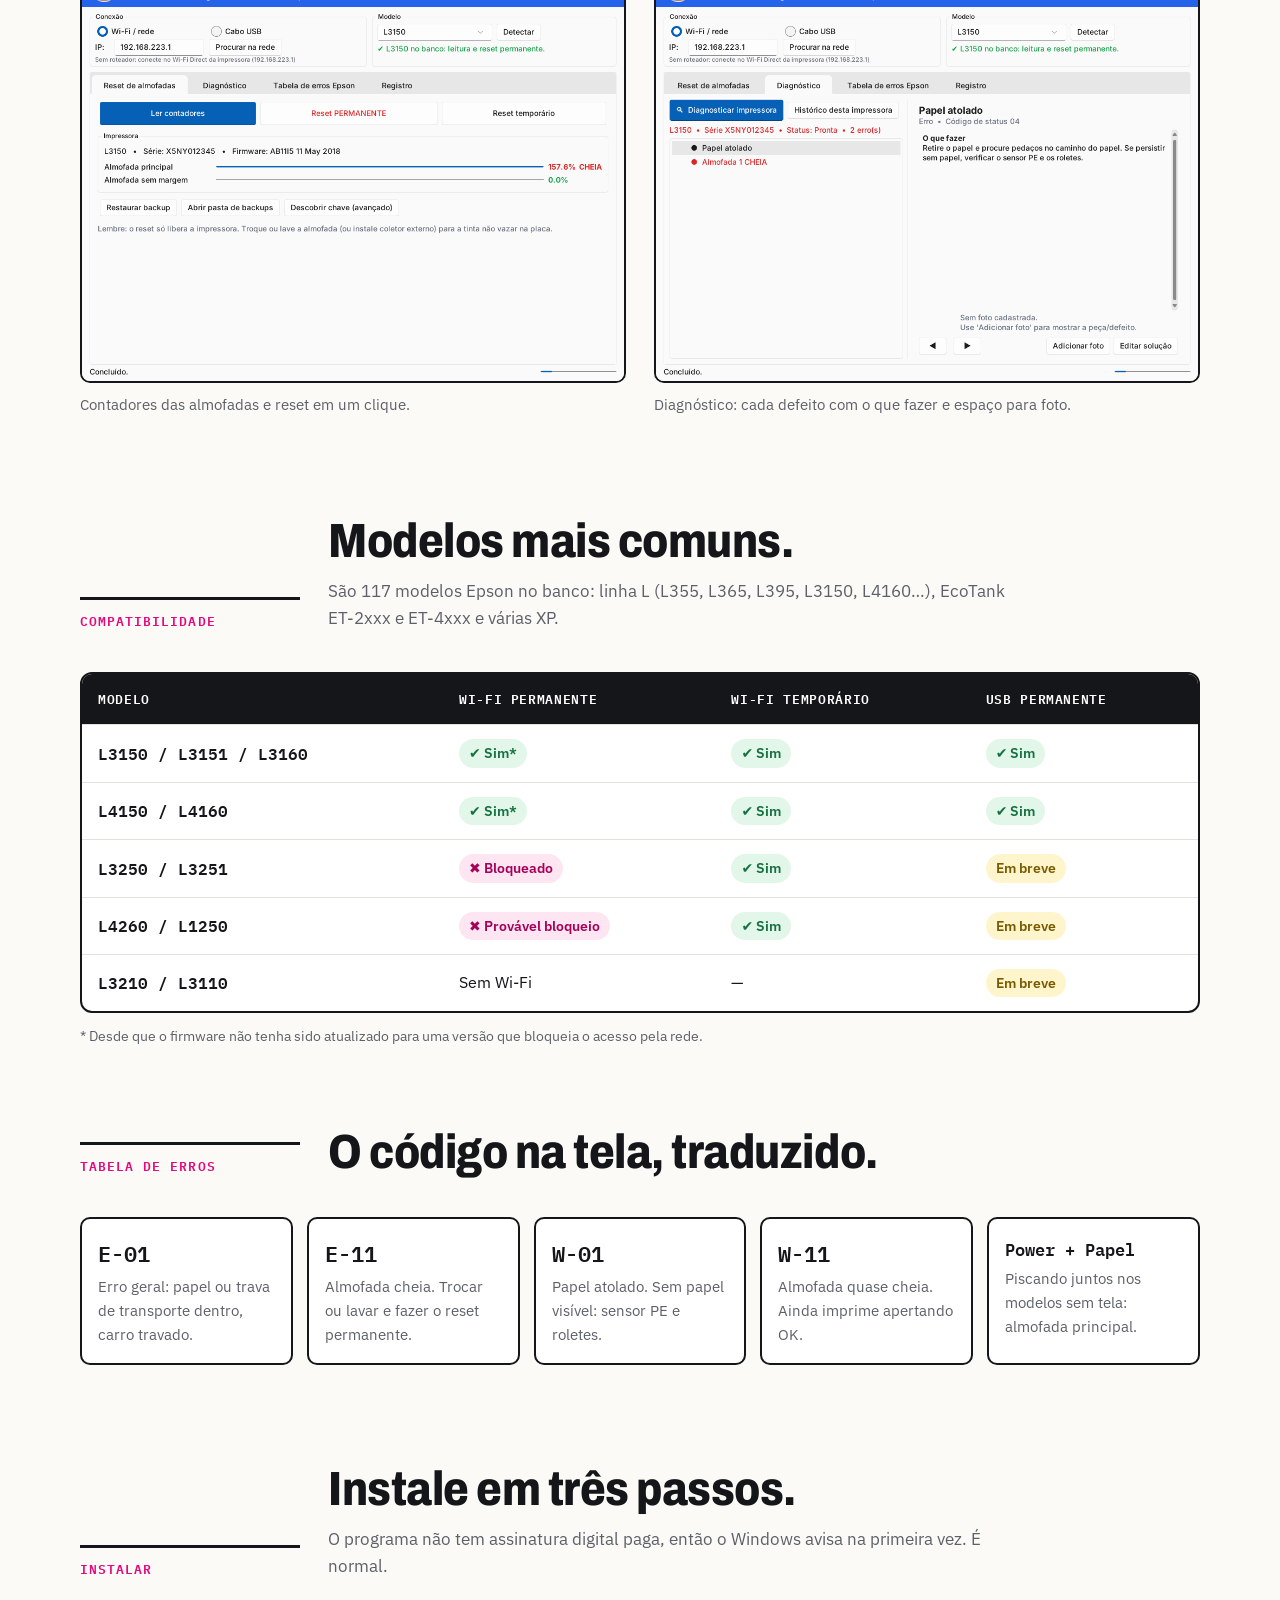
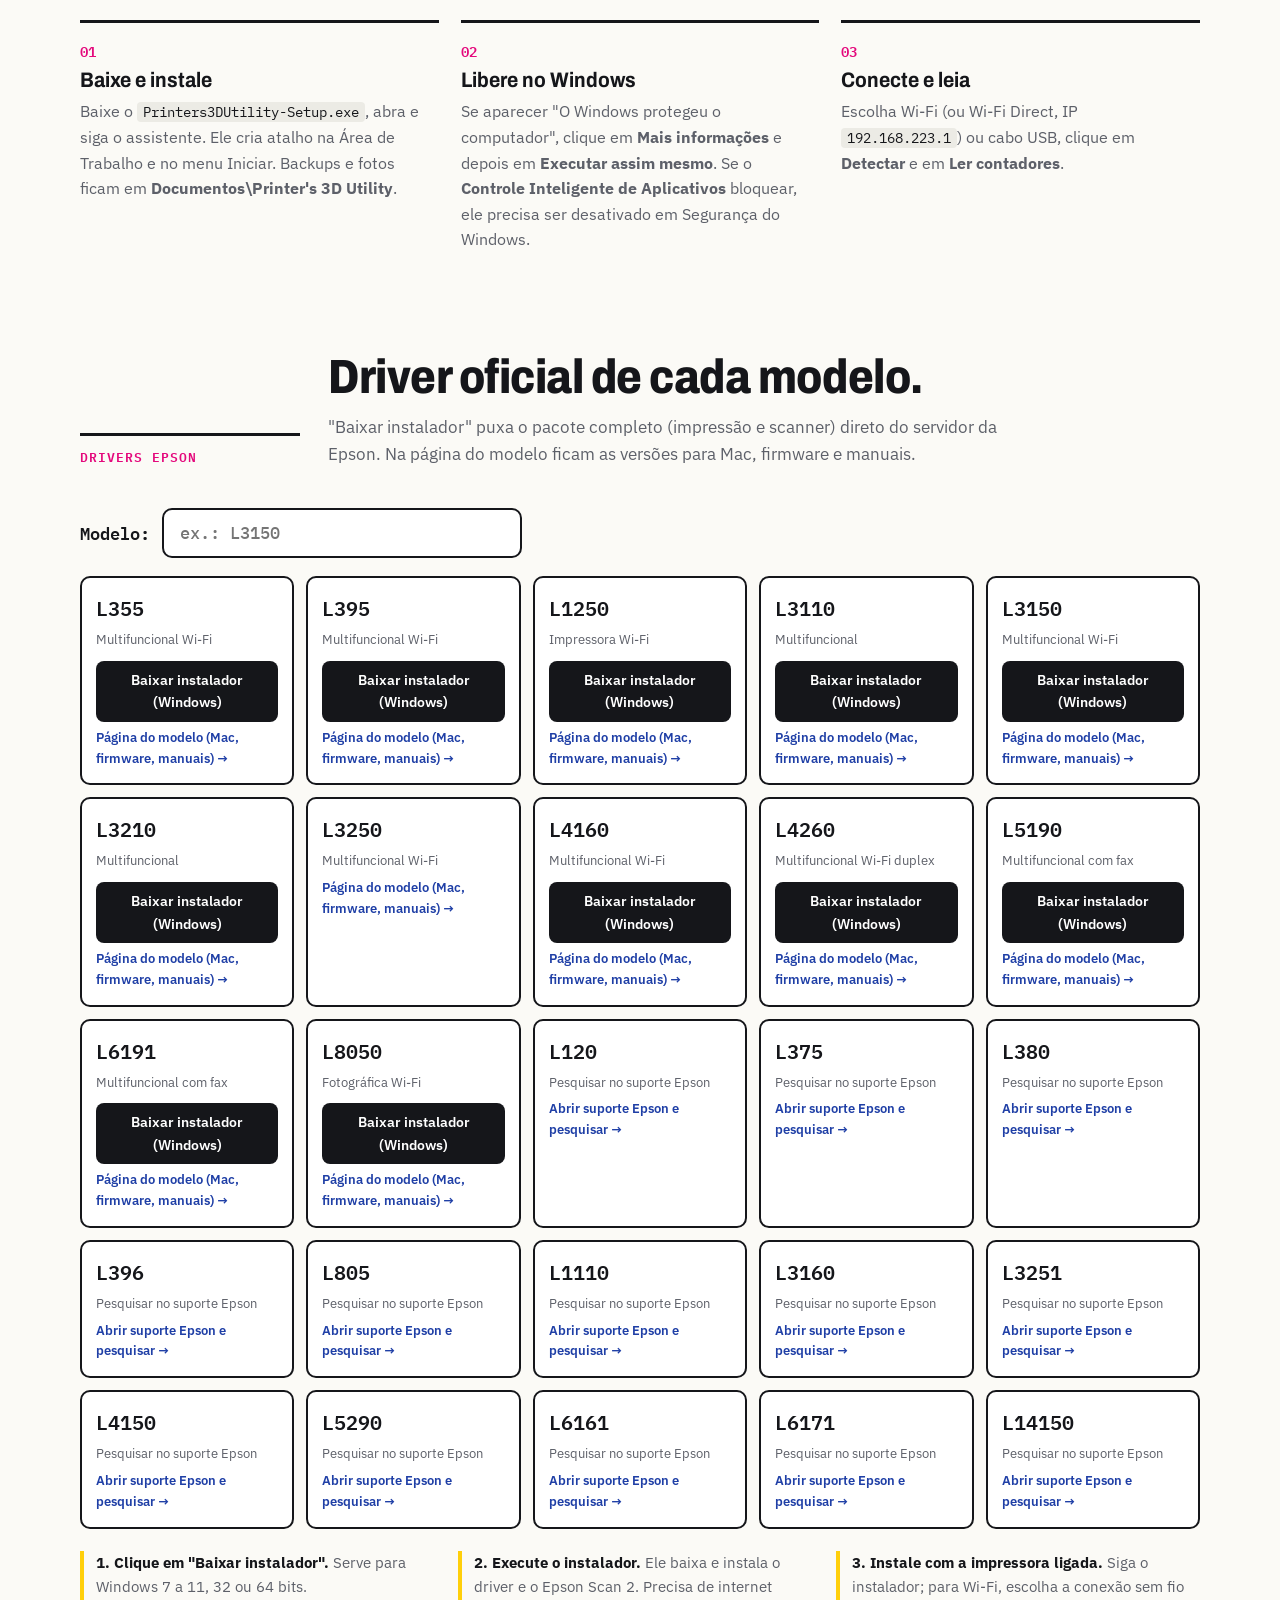
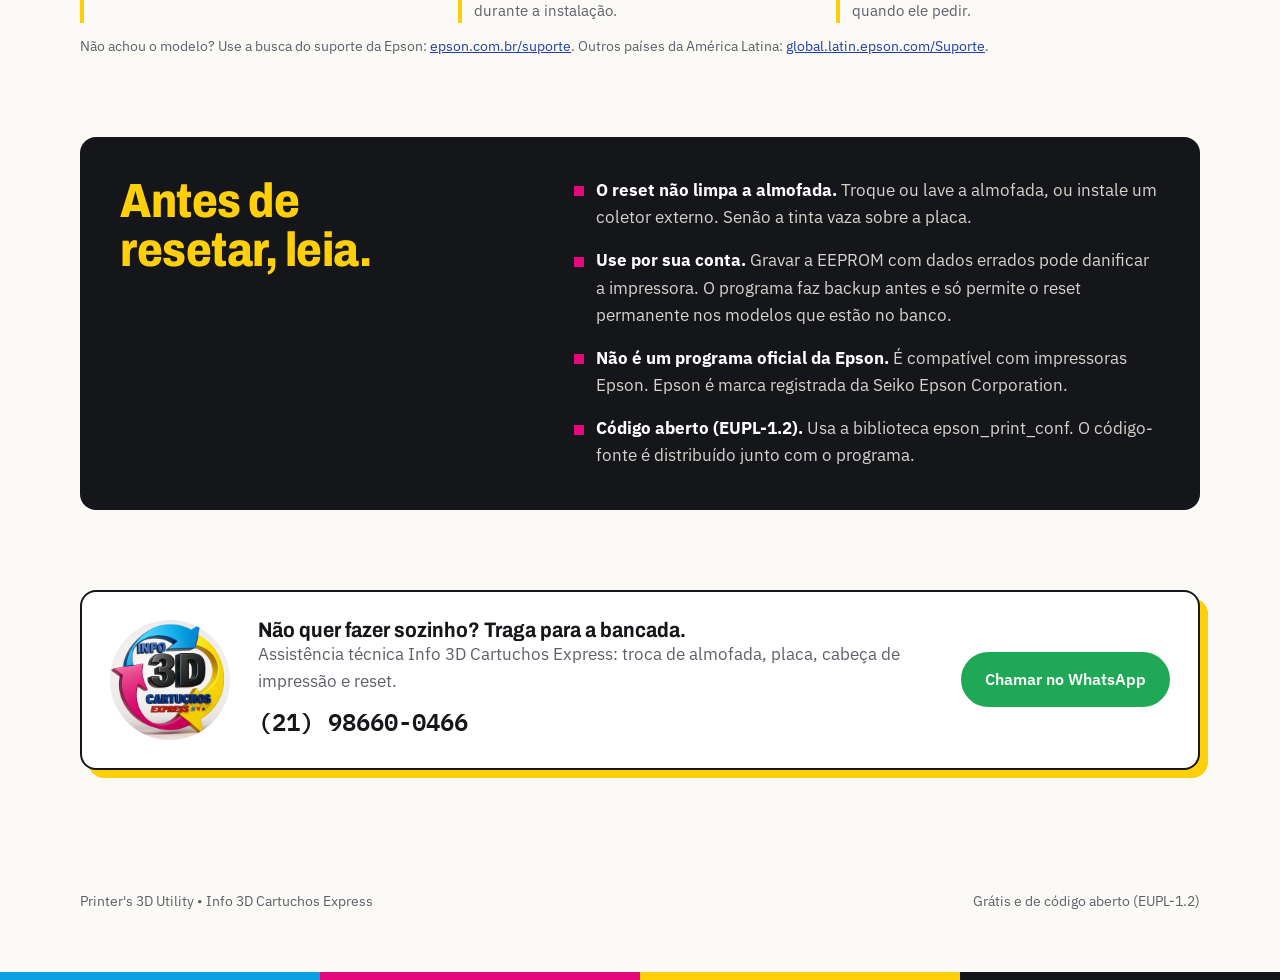
==== commit b1b97634: "Adiciona codigo do programa e instalador .exe (Inno Setup) - app/: codigo do Printer's 3D Utility (l" ====
--- a/index.html
+++ b/index.html
@@ -202,13 +202,13 @@
       <h1>Almofada cheia? <span class="c">Reset</span> pelo <span class="u">Wi-Fi</span>, <span class="m">de graça.</span></h1>
       <p class="sub">Lê e zera o contador de tinta residual das impressoras Epson pela rede ou pelo cabo USB, faz o diagnóstico do defeito e mostra o que trocar. Feito na bancada de uma assistência técnica.</p>
       <div class="acoes">
-        <a class="bt bt-escuro" href="download/Printers3DUtility.zip">
+        <a class="bt bt-escuro" href="https://github.com/luanullmann/info3dcartuchos/releases/latest/download/Printers3DUtility-Setup.exe">
           <svg width="18" height="18" viewBox="0 0 24 24" fill="none" stroke="currentColor" stroke-width="2.4" aria-hidden="true"><path d="M12 3v12m0 0-5-5m5 5 5-5M4 20h16"/></svg>
           Baixar para Windows
         </a>
         <a class="bt bt-claro" href="#instalar">Como instalar</a>
       </div>
-      <p class="nota-dl">Printer's 3D Utility 2.0 • .exe sem instalação • 117 modelos Epson</p>
+      <p class="nota-dl">Printer's 3D Utility 2.0 • instalador para Windows • 117 modelos Epson</p>
     </div>
     <div class="tela">
       <img src="tela-reset.png" alt="Tela do programa mostrando a almofada principal em 157% e o botão de reset permanente" width="1000" height="760">
@@ -287,10 +287,10 @@
   <div class="wrap">
     <div class="cab-sec">
       <div class="rot">Instalar</div>
-      <div><h2>Três passos, sem instalador.</h2><p>O programa não tem assinatura digital paga, então o Windows avisa na primeira vez. É normal.</p></div>
+      <div><h2>Instale em três passos.</h2><p>O programa não tem assinatura digital paga, então o Windows avisa na primeira vez. É normal.</p></div>
     </div>
     <div class="passos">
-      <div class="passo"><h3>Baixe e extraia</h3><p>Baixe o <code>Printers3DUtility.zip</code>, clique com o botão direito e escolha <b>Extrair tudo</b>. Mantenha os arquivos <code>.json</code> na mesma pasta do <code>.exe</code>.</p></div>
+      <div class="passo"><h3>Baixe e instale</h3><p>Baixe o <code>Printers3DUtility-Setup.exe</code>, abra e siga o assistente. Ele cria atalho na Área de Trabalho e no menu Iniciar. Backups e fotos ficam em <b>Documentos\Printer's 3D Utility</b>.</p></div>
       <div class="passo"><h3>Libere no Windows</h3><p>Se aparecer "O Windows protegeu o computador", clique em <b>Mais informações</b> e depois em <b>Executar assim mesmo</b>. Se o <b>Controle Inteligente de Aplicativos</b> bloquear, ele precisa ser desativado em Segurança do Windows.</p></div>
       <div class="passo"><h3>Conecte e leia</h3><p>Escolha Wi-Fi (ou Wi-Fi Direct, IP <code>192.168.223.1</code>) ou cabo USB, clique em <b>Detectar</b> e em <b>Ler contadores</b>.</p></div>
     </div>
